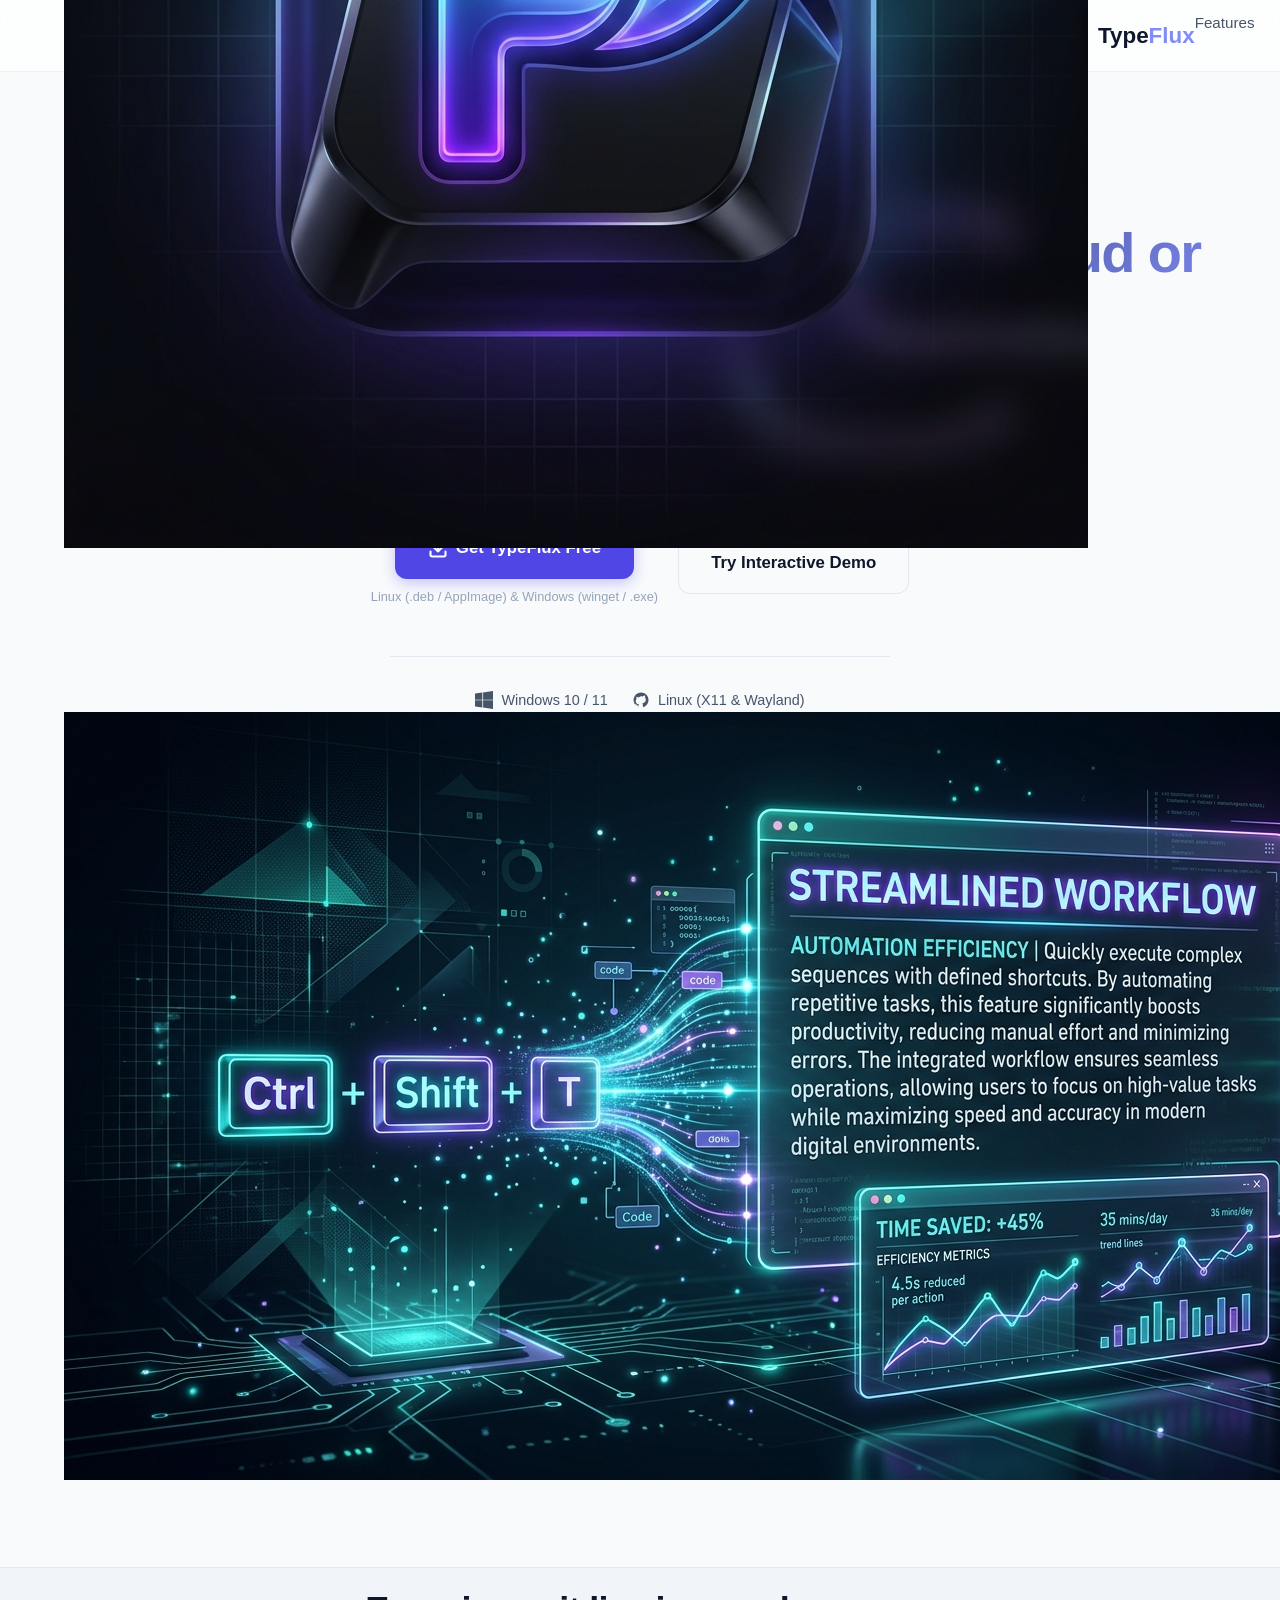
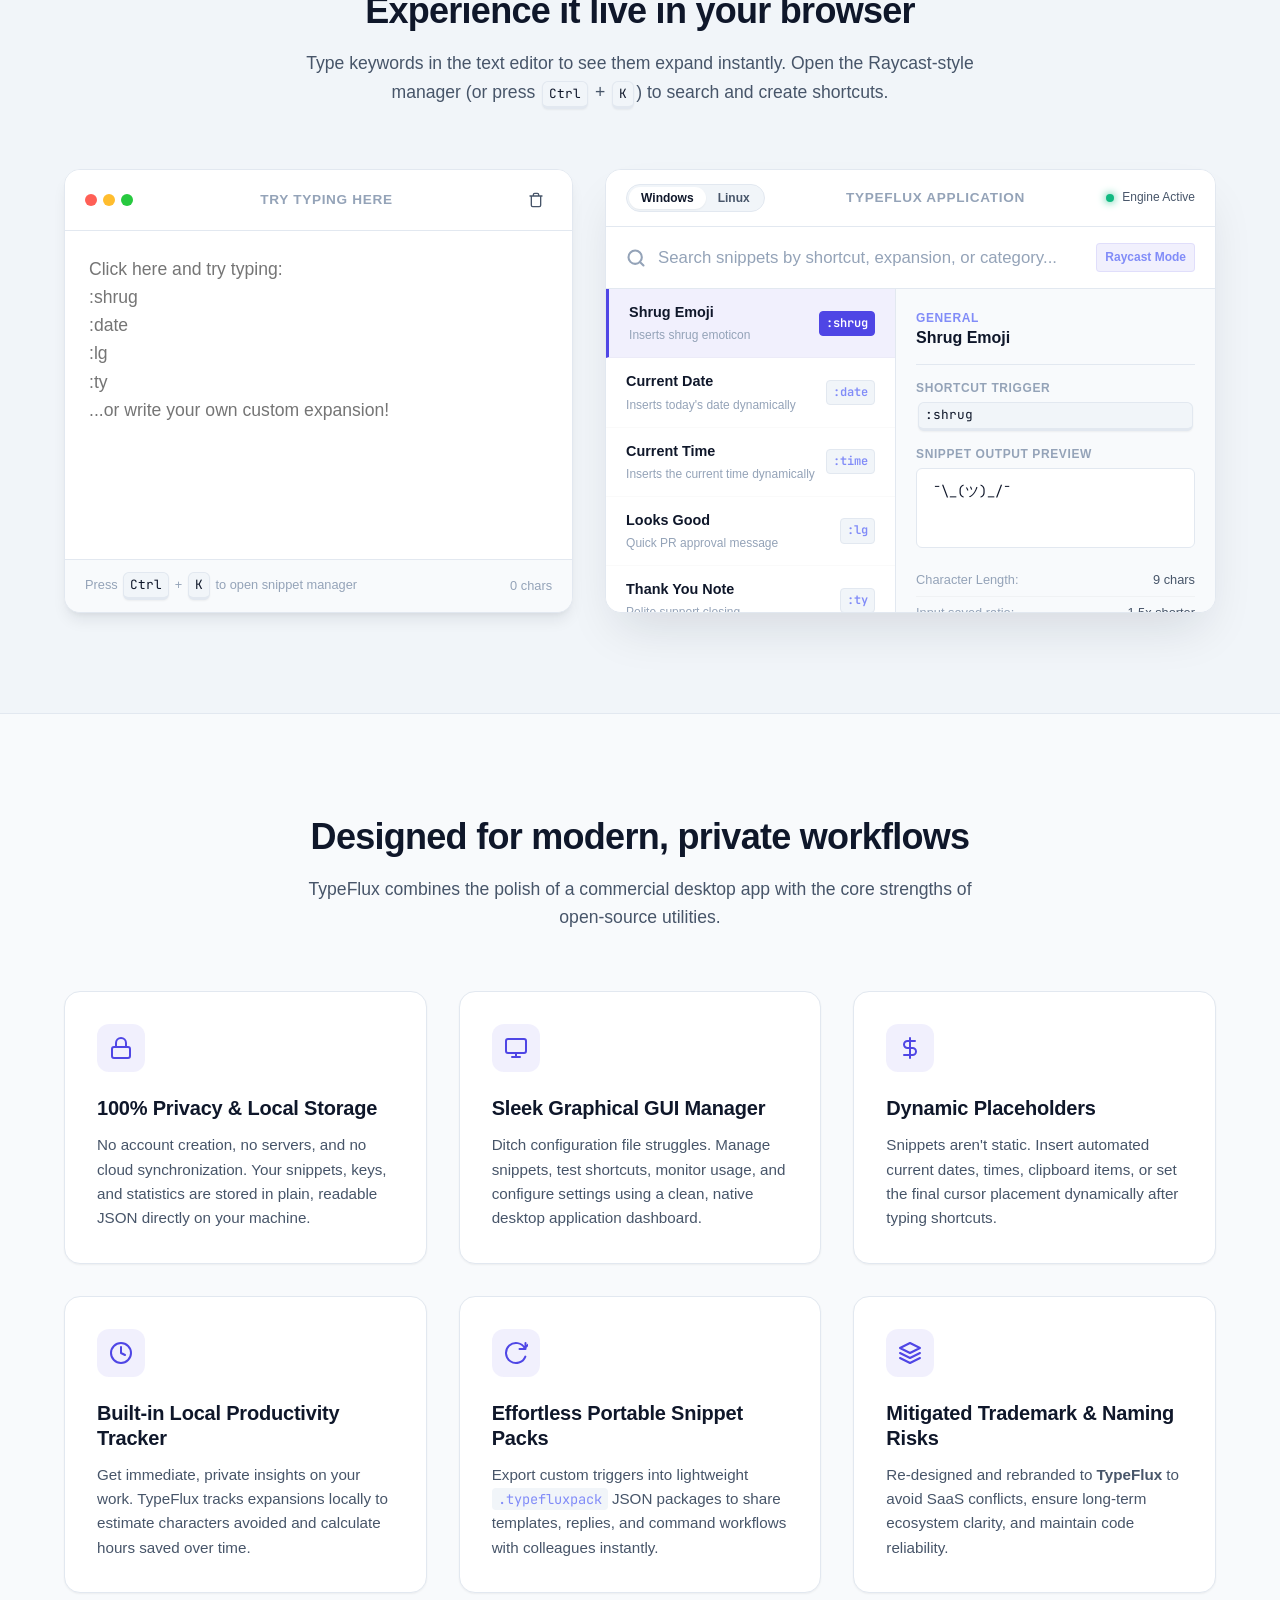
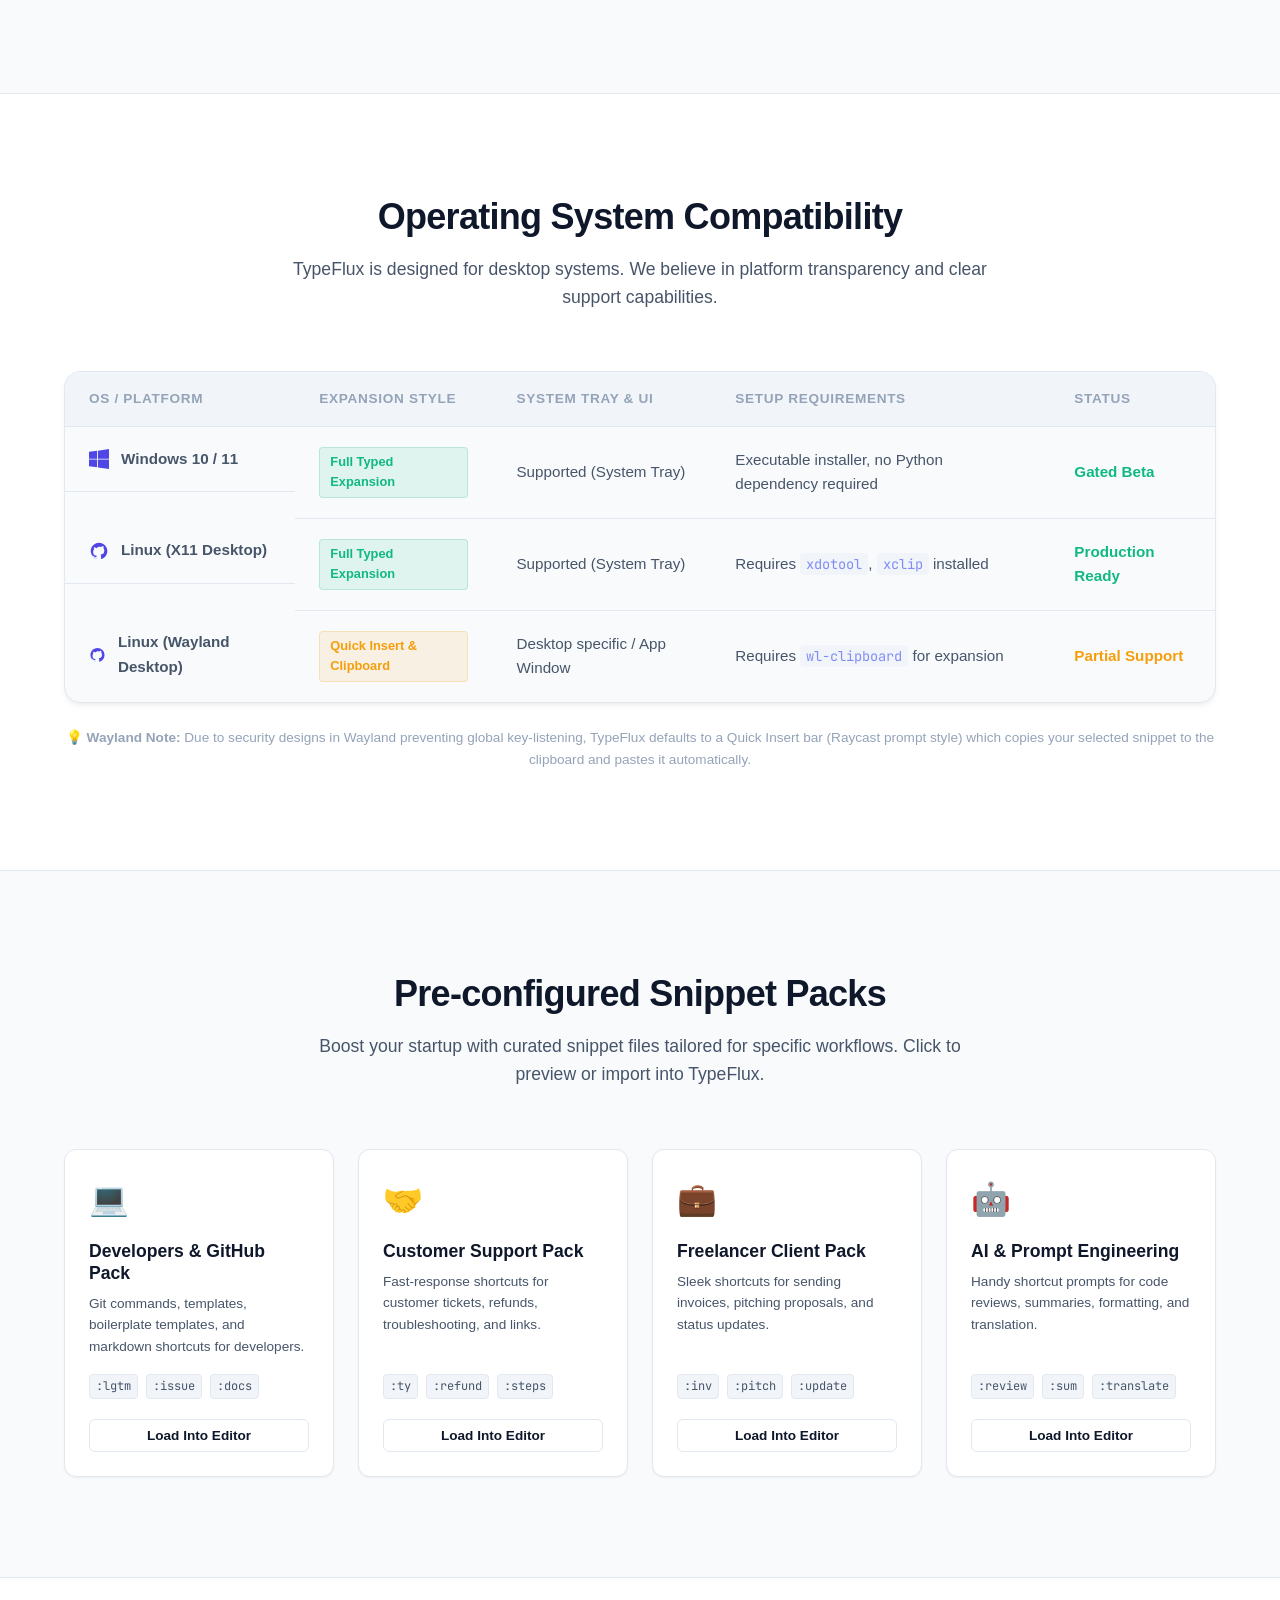
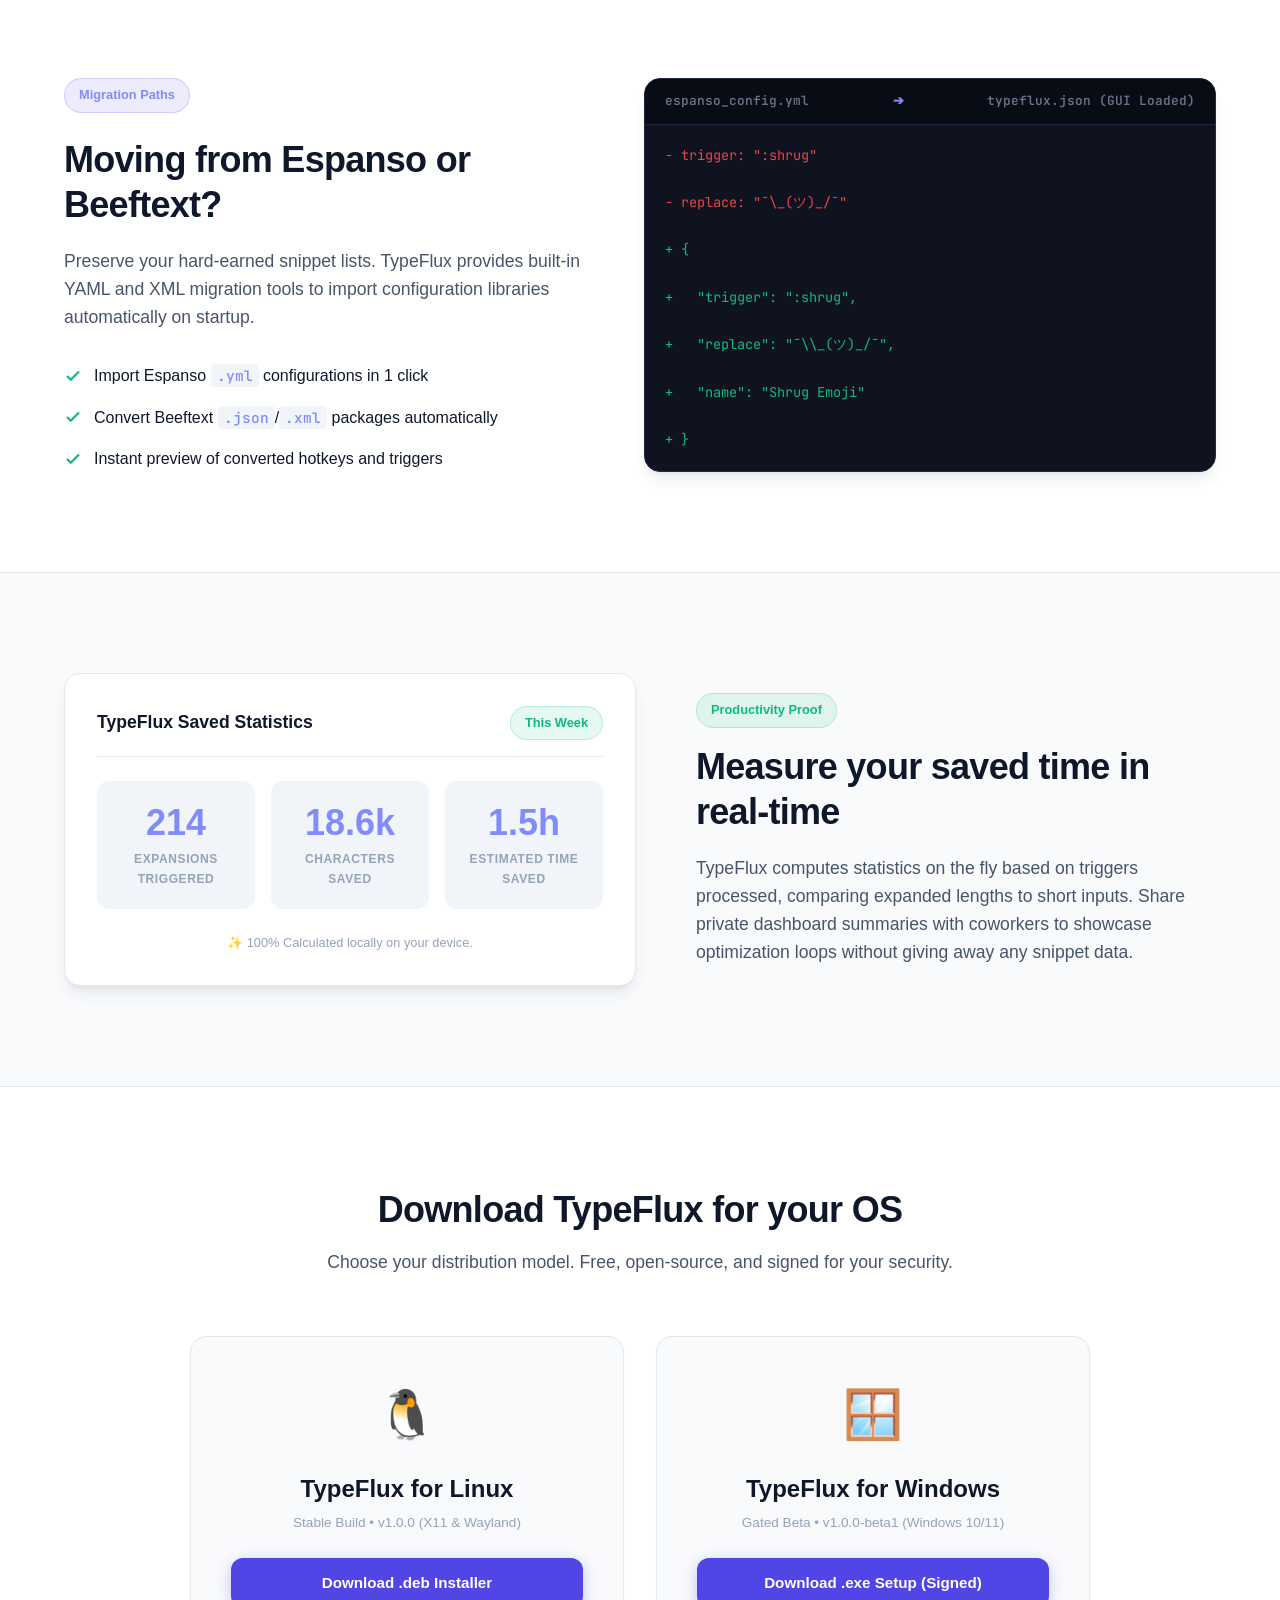
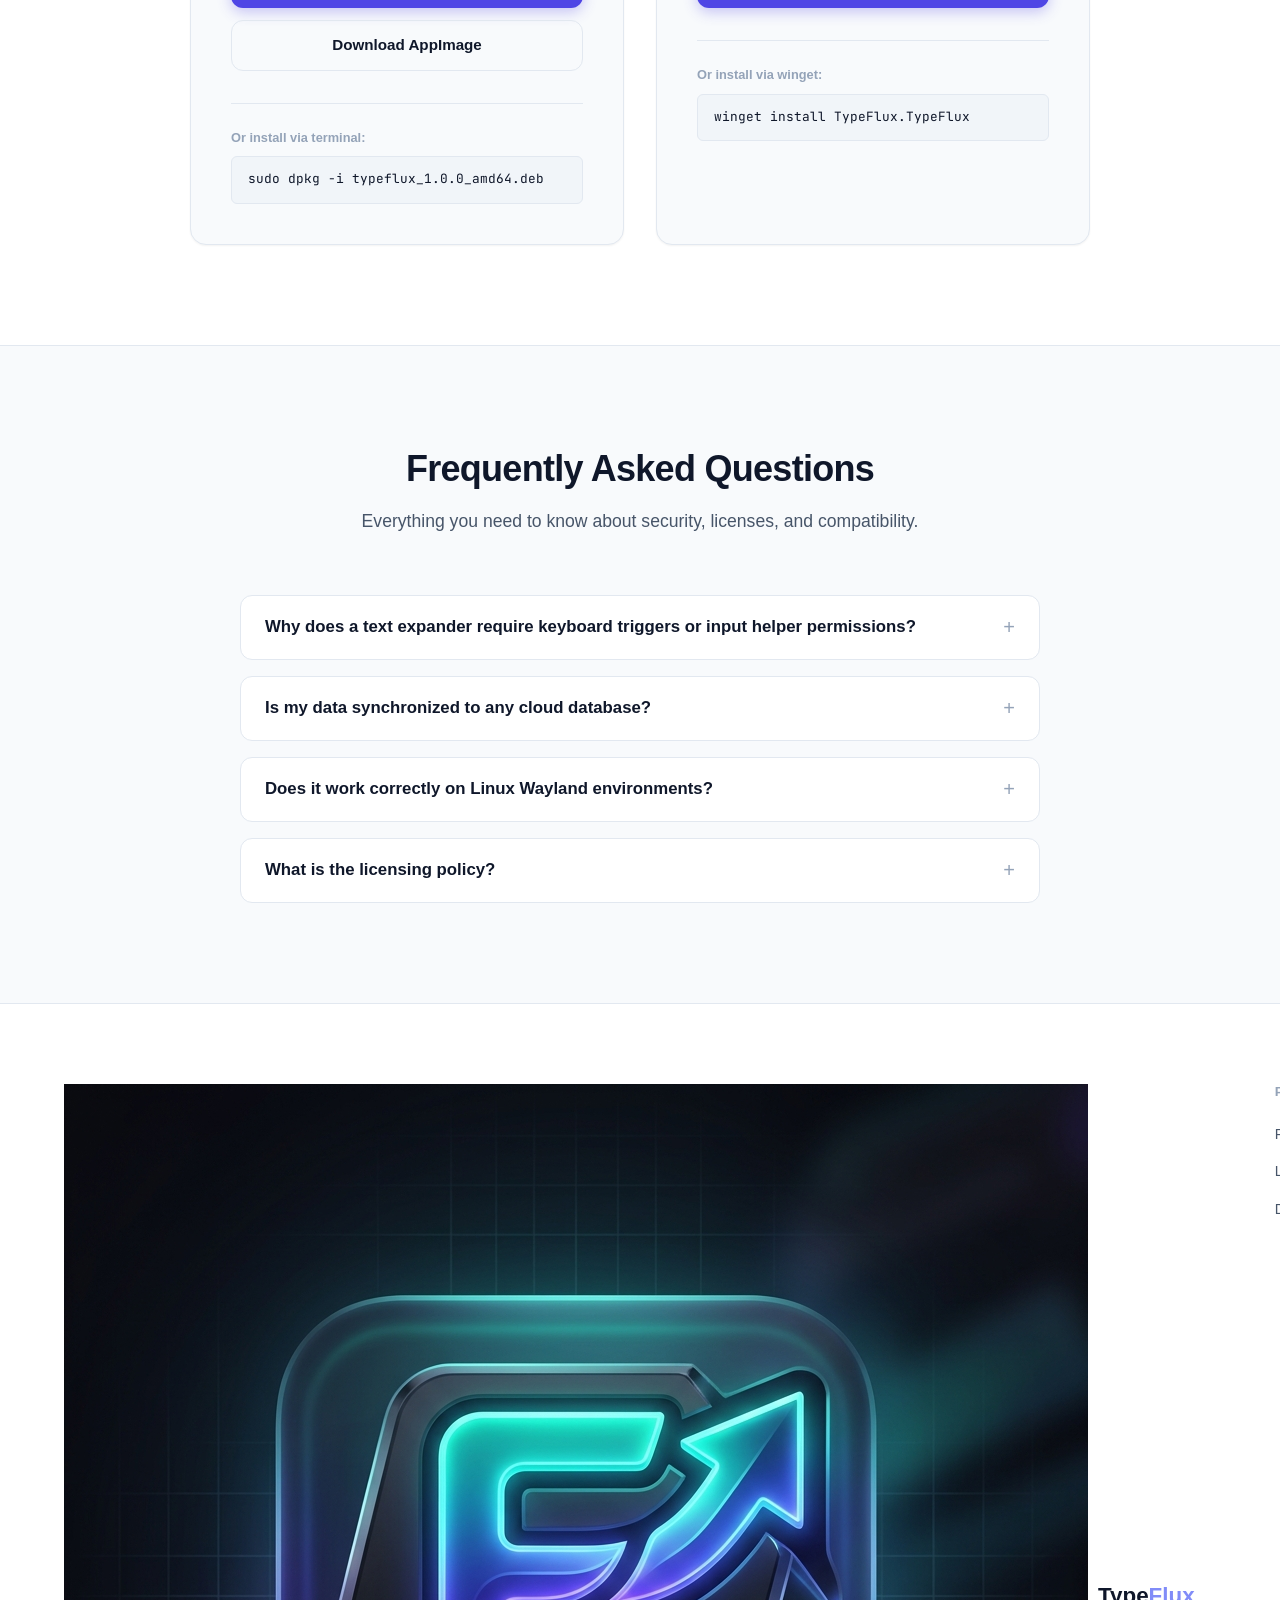
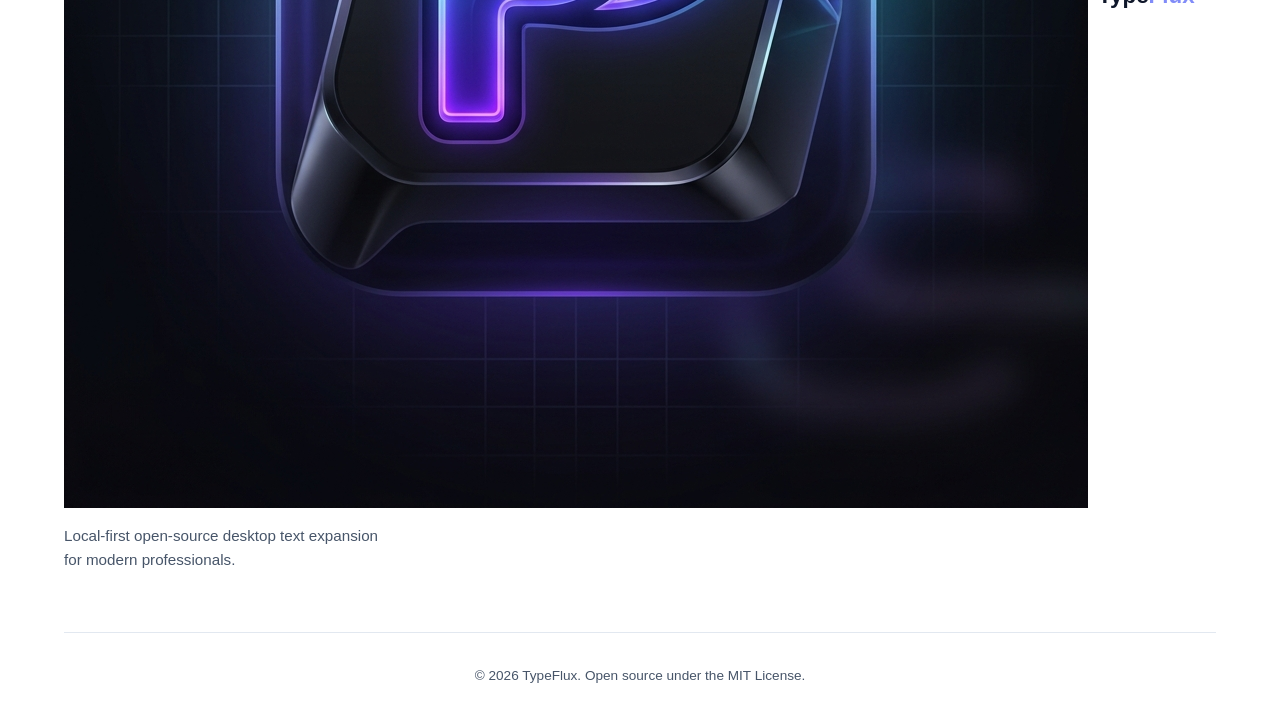
==== typeflux-website/index.html @ 619a25f9 "Add Windows build and native runtime support" ====
<!DOCTYPE html>
<html lang="en">
<head>
  <meta charset="UTF-8">
  <meta name="viewport" content="width=device-width, initial-scale=1.0">
  <title>TypeFlux — Open Source Desktop Text Expander for Windows & Linux</title>
  <meta name="description" content="TypeFlux is a local-first, open-source desktop text expander with a graphical user interface. Speed up your typing on Linux (X11/Wayland) and Windows with zero configuration files, zero accounts, and zero cloud dependencies.">
  
  <!-- Favicon -->
  <link rel="icon" type="image/svg+xml" href="data:image/svg+xml,<svg xmlns=%22http://www.w3.org/2000/svg%22 viewBox=%220 0 100 100%22><rect width=%22100%22 height=%22100%22 rx=%2220%22 fill=%22%234f46e5%22/><text y=%2270%22 x=%2222%22 font-family=%22system-ui%22 font-size=%2260%22 font-weight=%22bold%22 fill=%22white%22>TF</text></svg>">
  
  <!-- Fonts -->
  <link rel="preconnect" href="https://fonts.googleapis.com">
  <link rel="preconnect" href="https://fonts.gstatic.com" crossorigin>
  <link href="https://fonts.googleapis.com/css2?family=JetBrains+Mono:wght@400;500;600&family=Plus+Jakarta+Sans:wght@300;400;500;600;700;800&family=Space+Grotesk:wght@400;500;600;700;800&display=swap" rel="stylesheet">
  
  <!-- Dark mode prevention of FOUC -->
  <meta name="color-scheme" content="light dark">
  <script>
    {
      const savedTheme = localStorage.getItem("color-scheme");
      if (savedTheme) {
        document.documentElement.setAttribute("data-theme", savedTheme);
      } else if (window.matchMedia("(prefers-color-scheme: dark)").matches) {
        document.documentElement.setAttribute("data-theme", "dark");
      } else {
        document.documentElement.setAttribute("data-theme", "light");
      }
    }
  </script>

  <!-- Stylesheet -->
  <link rel="stylesheet" href="style.css">
</head>
<body>
  <!-- Header -->
  <header id="site-header">
    <div class="header-container">
      <a href="#" class="logo">
        <img src="assets/logo.jpg" alt="TypeFlux logo" class="logo-img">
        <span class="logo-text">Type<span>Flux</span></span>
      </a>
      
      <nav id="site-nav" aria-label="Main Navigation">
        <ul>
          <li><a href="#features">Features</a></li>
          <li><a href="#demo">Live Demo</a></li>
          <li><a href="#compatibility">OS Support</a></li>
          <li><a href="#packs">Snippet Packs</a></li>
          <li><a href="#migration">Migration</a></li>
          <li><a href="#faq">FAQ</a></li>
        </ul>
      </nav>

      <div class="header-actions">
        <!-- Theme Toggle -->
        <button id="theme-toggle" class="theme-toggle-btn" aria-label="Toggle light/dark theme">
          <svg class="sun-icon" xmlns="http://www.w3.org/2000/svg" viewBox="0 0 24 24" fill="none" stroke="currentColor" stroke-width="2" stroke-linecap="round" stroke-linejoin="round">
            <circle cx="12" cy="12" r="4"></circle>
            <path d="M12 2v2M12 20v2M4.93 4.93l1.41 1.41M17.66 17.66l1.41 1.41M2 12h2M20 12h2M6.34 17.66l-1.41 1.41M19.07 4.93l-1.41 1.41"></path>
          </svg>
          <svg class="moon-icon" xmlns="http://www.w3.org/2000/svg" viewBox="0 0 24 24" fill="none" stroke="currentColor" stroke-width="2" stroke-linecap="round" stroke-linejoin="round">
            <path d="M12 3a6 6 0 0 0 9 9 9 9 0 1 1-9-9Z"></path>
          </svg>
        </button>
        
        <a href="https://github.com/swarajnandedkar/TypeFlow" class="btn btn-outline github-btn" target="_blank" rel="noopener">
          <svg class="github-icon" viewBox="0 0 24 24" fill="currentColor">
            <path d="M12 2C6.477 2 2 6.477 2 12c0 4.42 2.865 8.166 6.839 9.489.5.092.682-.217.682-.482 0-.237-.008-.866-.013-1.7-2.782.603-3.369-1.34-3.369-1.34-.454-1.156-1.11-1.462-1.11-1.462-.908-.62.069-.608.069-.608 1.003.07 1.531 1.03 1.531 1.03.892 1.529 2.341 1.087 2.91.832.092-.647.35-1.088.636-1.338-2.22-.253-4.555-1.11-4.555-4.943 0-1.091.39-1.984 1.029-2.683-.103-.253-.446-1.27.098-2.647 0 0 .84-.269 2.75 1.025A9.564 9.564 0 0112 6.844c.85.004 1.705.115 2.504.337 1.909-1.294 2.747-1.025 2.747-1.025.546 1.377.203 2.394.1 2.647.64.699 1.028 1.592 1.028 2.683 0 3.842-2.339 4.687-4.566 4.935.359.309.678.919.678 1.852 0 1.336-.012 2.415-.012 2.743 0 .267.18.579.688.481C19.137 20.162 22 16.418 22 12c0-5.523-4.477-10-10-10z"/>
          </svg>
          <span>Star</span>
        </a>
      </div>
    </div>
  </header>

  <!-- Hero Section -->
  <section id="hero" class="hero-section">
    <div class="glow-bg"></div>
    <div class="container">
      <div class="hero-grid-container">
        <div class="hero-text-side">
          <span class="badge">🚀 Introducing TypeFlux — V1.0.0</span>
          <h1 class="hero-title">Desktop text expansion, without the cloud or config files.</h1>
          <p class="hero-lead">
            An open-source, local-first text expander with a graphical snippet manager. Works system-wide across Windows and Linux. Boost your productivity with zero subscription fees, zero accounts, and full privacy.
          </p>
          
          <div class="hero-ctas">
            <div class="download-group">
              <a href="#downloads" class="btn btn-primary btn-large">
                <svg xmlns="http://www.w3.org/2000/svg" viewBox="0 0 24 24" fill="none" stroke="currentColor" stroke-width="2.5" stroke-linecap="round" stroke-linejoin="round" class="btn-icon">
                  <path d="M21 15v4a2 2 0 0 1-2 2H5a2 2 0 0 1-2-2v-4M7 10l5 5 5-5M12 15V3"/>
                </svg>
                <span>Get TypeFlux Free</span>
              </a>
              <span class="download-sub">Linux (.deb / AppImage) & Windows (winget / .exe)</span>
            </div>
            <a href="#demo" class="btn btn-outline btn-large">
              <span>Try Interactive Demo</span>
            </a>
          </div>

          <div class="os-icons">
            <span class="os-item active-os" id="os-badge-windows">
              <svg class="os-icon" viewBox="0 0 24 24" fill="currentColor">
                <path d="M0 3.449L9.75 2.1v9.45H0V3.449zM0 12.45h9.75v9.45L0 20.551v-8.102zM10.8 1.95L24 0v11.55H10.8V1.95zM10.8 12.45H24v11.55l-13.2-1.95v-9.6z"/>
              </svg>
              Windows 10 / 11
            </span>
            <span class="os-item active-os" id="os-badge-linux">
              <svg class="os-icon" viewBox="0 0 24 24" fill="currentColor">
                <path d="M12 2a10 10 0 0 0-3.327 19.435c.162.03.222-.07.222-.156 0-.077-.003-.28-.005-.55-2.782.603-3.369-1.34-3.369-1.34-.454-1.156-1.11-1.462-1.11-1.462-.908-.62.069-.608.069-.608 1.003.07 1.531 1.03 1.531 1.03.892 1.529 2.341 1.087 2.91.832.092-.647.35-1.088.636-1.338-2.22-.253-4.555-1.11-4.555-4.943 0-1.091.39-1.984 1.029-2.683-.103-.253-.446-1.27.098-2.647 0 0 .84-.269 2.75 1.025A9.564 9.564 0 0112 6.844c.85.004 1.705.115 2.504.337 1.909-1.294 2.747-1.025 2.747-1.025.546 1.377.203 2.394.1 2.647.64.699 1.028 1.592 1.028 2.683 0 3.842-2.339 4.687-4.566 4.935.359.309.678.919.678 1.852 0 1.336-.012 2.415-.012 2.743 0 .267.18.579.688.481C19.137 20.162 22 16.418 22 12c0-5.523-4.477-10-10-10z"/>
              </svg>
              Linux (X11 & Wayland)
            </span>
          </div>
        </div>
        <div class="hero-visual-side">
          <div class="hero-image-wrapper">
            <img src="assets/hero.jpg" alt="TypeFlux workflow visual" class="hero-image">
            <div class="hero-image-glow"></div>
          </div>
        </div>
      </div>
    </div>
  </section>

  <!-- Interactive Demo / Raycast Launcher Simulator Section -->
  <section id="demo" class="demo-section">
    <div class="container">
      <div class="section-header">
        <h2>Experience it live in your browser</h2>
        <p>Type keywords in the text editor to see them expand instantly. Open the Raycast-style manager (or press <kbd>Ctrl</kbd> + <kbd>K</kbd>) to search and create shortcuts.</p>
      </div>

      <div class="demo-grid">
        <!-- Interactive Text Sandbox -->
        <div class="demo-panel sandbox-panel">
          <div class="panel-header">
            <div class="window-dots">
              <span class="dot red"></span>
              <span class="dot yellow"></span>
              <span class="dot green"></span>
            </div>
            <span class="panel-title">Try Typing Here</span>
            <div class="panel-actions">
              <button id="clear-sandbox" class="btn-icon-only" title="Clear text">
                <svg xmlns="http://www.w3.org/2000/svg" viewBox="0 0 24 24" fill="none" stroke="currentColor" stroke-width="2" stroke-linecap="round" stroke-linejoin="round" style="width: 16px; height: 16px;"><path d="M3 6h18M19 6v14c0 1-1 2-2 2H7c-1 0-2-1-2-2V6M8 6V4c0-1 1-2 2-2h4c1 0 2 1 2 2v2"></path></svg>
              </button>
            </div>
          </div>
          <div class="panel-body">
            <textarea id="demo-textarea" placeholder="Click here and try typing:
:shrug
:date
:lg
:ty
...or write your own custom expansion!"></textarea>
            
            <div class="editor-footer">
              <span class="shortcut-tip">Press <kbd>Ctrl</kbd> + <kbd>K</kbd> to open snippet manager</span>
              <span class="char-count" id="editor-char-count">0 chars</span>
            </div>
          </div>
        </div>

        <!-- Simulated Raycast Desktop App Manager -->
        <div class="demo-panel app-panel" id="app-window">
          <div class="panel-header">
            <div class="window-os-controls">
              <!-- Dynamically switches based on platform selector -->
              <div class="os-selector-pill">
                <button class="os-toggle active" data-platform="windows">Windows</button>
                <button class="os-toggle" data-platform="linux">Linux</button>
              </div>
            </div>
            <span class="panel-title">TypeFlux Application</span>
            <div class="os-indicators-header">
              <span class="status-dot green"></span>
              <span class="status-txt">Engine Active</span>
            </div>
          </div>
          
          <div class="app-container">
            <!-- Raycast Command Bar -->
            <div class="raycast-search-bar">
              <svg class="search-icon" xmlns="http://www.w3.org/2000/svg" viewBox="0 0 24 24" fill="none" stroke="currentColor" stroke-width="2.5" stroke-linecap="round" stroke-linejoin="round">
                <circle cx="11" cy="11" r="8"></circle>
                <path d="m21 21-4.3-4.3"></path>
              </svg>
              <input type="text" id="raycast-input" placeholder="Search snippets by shortcut, expansion, or category..." autocomplete="off">
              <span class="raycast-badge">Raycast Mode</span>
            </div>

            <div class="app-main-view">
              <!-- Snippet List -->
              <div class="snippet-list-column">
                <div class="snippet-list-scroll" id="snippet-list-items">
                  <!-- JS injected items -->
                </div>
                <div class="list-footer">
                  <span>Use <kbd>↑</kbd><kbd>↓</kbd> keys to navigate</span>
                  <span><kbd>Enter</kbd> to select</span>
                </div>
              </div>

              <!-- Detail Pane / Raycast Sidebar -->
              <div class="snippet-detail-pane" id="snippet-detail">
                <!-- JS injected details -->
              </div>
            </div>
          </div>
        </div>
      </div>
      
      <!-- Live Feedback Notification Toast -->
      <div id="demo-toast" class="toast hidden">
        <svg xmlns="http://www.w3.org/2000/svg" viewBox="0 0 24 24" fill="none" stroke="currentColor" stroke-width="2.5" class="toast-icon">
          <path d="M22 11.08V12a10 10 0 1 1-5.93-9.14"></path>
          <path d="m22 4-10 10.01-3-30"></path>
        </svg>
        <span id="toast-message">Expanded :date!</span>
      </div>
    </div>
  </section>

  <!-- Core Pillars / Features Section -->
  <section id="features" class="features-section">
    <div class="container">
      <div class="section-header">
        <h2>Designed for modern, private workflows</h2>
        <p>TypeFlux combines the polish of a commercial desktop app with the core strengths of open-source utilities.</p>
      </div>

      <div class="features-grid">
        <div class="feature-card">
          <div class="feature-icon-wrapper">
            <svg xmlns="http://www.w3.org/2000/svg" viewBox="0 0 24 24" fill="none" stroke="currentColor" stroke-width="2" stroke-linecap="round" stroke-linejoin="round" class="feature-icon">
              <rect x="3" y="11" width="18" height="11" rx="2" ry="2"></rect>
              <path d="M7 11V7a5 5 0 0 1 10 0v4"></path>
            </svg>
          </div>
          <h3>100% Privacy & Local Storage</h3>
          <p>No account creation, no servers, and no cloud synchronization. Your snippets, keys, and statistics are stored in plain, readable JSON directly on your machine.</p>
        </div>

        <div class="feature-card">
          <div class="feature-icon-wrapper">
            <svg xmlns="http://www.w3.org/2000/svg" viewBox="0 0 24 24" fill="none" stroke="currentColor" stroke-width="2" stroke-linecap="round" stroke-linejoin="round" class="feature-icon">
              <rect x="2" y="3" width="20" height="14" rx="2" ry="2"></rect>
              <line x1="8" y1="21" x2="16" y2="21"></line>
              <line x1="12" y1="17" x2="12" y2="21"></line>
            </svg>
          </div>
          <h3>Sleek Graphical GUI Manager</h3>
          <p>Ditch configuration file struggles. Manage snippets, test shortcuts, monitor usage, and configure settings using a clean, native desktop application dashboard.</p>
        </div>

        <div class="feature-card">
          <div class="feature-icon-wrapper">
            <svg xmlns="http://www.w3.org/2000/svg" viewBox="0 0 24 24" fill="none" stroke="currentColor" stroke-width="2" stroke-linecap="round" stroke-linejoin="round" class="feature-icon">
              <path d="M12 2v20M17 5H9.5a3.5 3.5 0 0 0 0 7h5a3.5 3.5 0 0 1 0 7H6"></path>
            </svg>
          </div>
          <h3>Dynamic Placeholders</h3>
          <p>Snippets aren't static. Insert automated current dates, times, clipboard items, or set the final cursor placement dynamically after typing shortcuts.</p>
        </div>

        <div class="feature-card">
          <div class="feature-icon-wrapper">
            <svg xmlns="http://www.w3.org/2000/svg" viewBox="0 0 24 24" fill="none" stroke="currentColor" stroke-width="2" stroke-linecap="round" stroke-linejoin="round" class="feature-icon">
              <circle cx="12" cy="12" r="10"></circle>
              <polyline points="12 6 12 12 16 14"></polyline>
            </svg>
          </div>
          <h3>Built-in Local Productivity Tracker</h3>
          <p>Get immediate, private insights on your work. TypeFlux tracks expansions locally to estimate characters avoided and calculate hours saved over time.</p>
        </div>

        <div class="feature-card">
          <div class="feature-icon-wrapper">
            <svg xmlns="http://www.w3.org/2000/svg" viewBox="0 0 24 24" fill="none" stroke="currentColor" stroke-width="2" stroke-linecap="round" stroke-linejoin="round" class="feature-icon">
              <path d="M21.5 2v6h-6M21.34 15.57a10 10 0 1 1-.57-8.38l5.67-5.67"></path>
            </svg>
          </div>
          <h3>Effortless Portable Snippet Packs</h3>
          <p>Export custom triggers into lightweight <code>.typefluxpack</code> JSON packages to share templates, replies, and command workflows with colleagues instantly.</p>
        </div>

        <div class="feature-card">
          <div class="feature-icon-wrapper">
            <svg xmlns="http://www.w3.org/2000/svg" viewBox="0 0 24 24" fill="none" stroke="currentColor" stroke-width="2" stroke-linecap="round" stroke-linejoin="round" class="feature-icon">
              <polygon points="12 2 2 7 12 12 22 7 12 2"></polygon>
              <polyline points="2 17 12 22 22 17"></polyline>
              <polyline points="2 12 12 17 22 12"></polyline>
            </svg>
          </div>
          <h3>Mitigated Trademark & Naming Risks</h3>
          <p>Re-designed and rebranded to <strong>TypeFlux</strong> to avoid SaaS conflicts, ensure long-term ecosystem clarity, and maintain code reliability.</p>
        </div>
      </div>
    </div>
  </section>

  <!-- OS Support & Platform Compatibility Matrix Section -->
  <section id="compatibility" class="compatibility-section">
    <div class="container">
      <div class="section-header">
        <h2>Operating System Compatibility</h2>
        <p>TypeFlux is designed for desktop systems. We believe in platform transparency and clear support capabilities.</p>
      </div>

      <div class="table-wrapper">
        <table class="compatibility-table">
          <thead>
            <tr>
              <th>OS / Platform</th>
              <th>Expansion Style</th>
              <th>System Tray & UI</th>
              <th>Setup Requirements</th>
              <th>Status</th>
            </tr>
          </thead>
          <tbody>
            <tr>
              <td class="platform-name">
                <svg viewBox="0 0 24 24" fill="currentColor" class="table-os-icon"><path d="M0 3.449L9.75 2.1v9.45H0V3.449zM0 12.45h9.75v9.45L0 20.551v-8.102zM10.8 1.95L24 0v11.55H10.8V1.95zM10.8 12.45H24v11.55l-13.2-1.95v-9.6z"/></svg>
                <span>Windows 10 / 11</span>
              </td>
              <td><span class="status-badge full">Full Typed Expansion</span></td>
              <td>Supported (System Tray)</td>
              <td>Executable installer, no Python dependency required</td>
              <td class="status-col active">Gated Beta</td>
            </tr>
            <tr>
              <td class="platform-name">
                <svg viewBox="0 0 24 24" fill="currentColor" class="table-os-icon"><path d="M12 2a10 10 0 0 0-3.327 19.435c.162.03.222-.07.222-.156 0-.077-.003-.28-.005-.55-2.782.603-3.369-1.34-3.369-1.34-.454-1.156-1.11-1.462-1.11-1.462-.908-.62.069-.608.069-.608 1.003.07 1.531 1.03 1.531 1.03.892 1.529 2.341 1.087 2.91.832.092-.647.35-1.088.636-1.338-2.22-.253-4.555-1.11-4.555-4.943 0-1.091.39-1.984 1.029-2.683-.103-.253-.446-1.27.098-2.647 0 0 .84-.269 2.75 1.025A9.564 9.564 0 0112 6.844c.85.004 1.705.115 2.504.337 1.909-1.294 2.747-1.025 2.747-1.025.546 1.377.203 2.394.1 2.647.64.699 1.028 1.592 1.028 2.683 0 3.842-2.339 4.687-4.566 4.935.359.309.678.919.678 1.852 0 1.336-.012 2.415-.012 2.743 0 .267.18.579.688.481C19.137 20.162 22 16.418 22 12c0-5.523-4.477-10-10-10z"/></svg>
                <span>Linux (X11 Desktop)</span>
              </td>
              <td><span class="status-badge full">Full Typed Expansion</span></td>
              <td>Supported (System Tray)</td>
              <td>Requires <code>xdotool</code>, <code>xclip</code> installed</td>
              <td class="status-col active">Production Ready</td>
            </tr>
            <tr>
              <td class="platform-name">
                <svg viewBox="0 0 24 24" fill="currentColor" class="table-os-icon"><path d="M12 2a10 10 0 0 0-3.327 19.435c.162.03.222-.07.222-.156 0-.077-.003-.28-.005-.55-2.782.603-3.369-1.34-3.369-1.34-.454-1.156-1.11-1.462-1.11-1.462-.908-.62.069-.608.069-.608 1.003.07 1.531 1.03 1.531 1.03.892 1.529 2.341 1.087 2.91.832.092-.647.35-1.088.636-1.338-2.22-.253-4.555-1.11-4.555-4.943 0-1.091.39-1.984 1.029-2.683-.103-.253-.446-1.27.098-2.647 0 0 .84-.269 2.75 1.025A9.564 9.564 0 0112 6.844c.85.004 1.705.115 2.504.337 1.909-1.294 2.747-1.025 2.747-1.025.546 1.377.203 2.394.1 2.647.64.699 1.028 1.592 1.028 2.683 0 3.842-2.339 4.687-4.566 4.935.359.309.678.919.678 1.852 0 1.336-.012 2.415-.012 2.743 0 .267.18.579.688.481C19.137 20.162 22 16.418 22 12c0-5.523-4.477-10-10-10z"/></svg>
                <span>Linux (Wayland Desktop)</span>
              </td>
              <td><span class="status-badge fallback">Quick Insert &amp; Clipboard</span></td>
              <td>Desktop specific / App Window</td>
              <td>Requires <code>wl-clipboard</code> for expansion</td>
              <td class="status-col warning">Partial Support</td>
            </tr>
          </tbody>
        </table>
      </div>
      <p class="matrix-footnote">
        💡 <strong>Wayland Note:</strong> Due to security designs in Wayland preventing global key-listening, TypeFlux defaults to a Quick Insert bar (Raycast prompt style) which copies your selected snippet to the clipboard and pastes it automatically.
      </p>
    </div>
  </section>

  <!-- Snippet Packs Section -->
  <section id="packs" class="packs-section">
    <div class="container">
      <div class="section-header">
        <h2>Pre-configured Snippet Packs</h2>
        <p>Boost your startup with curated snippet files tailored for specific workflows. Click to preview or import into TypeFlux.</p>
      </div>

      <div class="packs-slider-container">
        <!-- Pack cards -->
        <div class="packs-grid">
          <div class="pack-card" data-pack="dev">
            <div class="pack-icon">💻</div>
            <h4>Developers &amp; GitHub Pack</h4>
            <p>Git commands, templates, boilerplate templates, and markdown shortcuts for developers.</p>
            <div class="pack-tags">
              <span>:lgtm</span> <span>:issue</span> <span>:docs</span>
            </div>
            <button class="btn btn-outline btn-small view-pack-btn" data-pack="dev">Load Into Editor</button>
          </div>

          <div class="pack-card" data-pack="support">
            <div class="pack-icon">🤝</div>
            <h4>Customer Support Pack</h4>
            <p>Fast-response shortcuts for customer tickets, refunds, troubleshooting, and links.</p>
            <div class="pack-tags">
              <span>:ty</span> <span>:refund</span> <span>:steps</span>
            </div>
            <button class="btn btn-outline btn-small view-pack-btn" data-pack="support">Load Into Editor</button>
          </div>

          <div class="pack-card" data-pack="freelance">
            <div class="pack-icon">💼</div>
            <h4>Freelancer Client Pack</h4>
            <p>Sleek shortcuts for sending invoices, pitching proposals, and status updates.</p>
            <div class="pack-tags">
              <span>:inv</span> <span>:pitch</span> <span>:update</span>
            </div>
            <button class="btn btn-outline btn-small view-pack-btn" data-pack="freelance">Load Into Editor</button>
          </div>

          <div class="pack-card" data-pack="ai">
            <div class="pack-icon">🤖</div>
            <h4>AI &amp; Prompt Engineering</h4>
            <p>Handy shortcut prompts for code reviews, summaries, formatting, and translation.</p>
            <div class="pack-tags">
              <span>:review</span> <span>:sum</span> <span>:translate</span>
            </div>
            <button class="btn btn-outline btn-small view-pack-btn" data-pack="ai">Load Into Editor</button>
          </div>
        </div>
      </div>
    </div>
  </section>

  <!-- Migration Section -->
  <section id="migration" class="migration-section">
    <div class="container">
      <div class="migration-layout">
        <div class="migration-content">
          <span class="badge badge-accent">Migration Paths</span>
          <h2>Moving from Espanso or Beeftext?</h2>
          <p>Preserve your hard-earned snippet lists. TypeFlux provides built-in YAML and XML migration tools to import configuration libraries automatically on startup.</p>
          <div class="migration-features">
            <div class="mig-item">
              <svg class="check-icon" viewBox="0 0 24 24" fill="none" stroke="currentColor" stroke-width="3"><polyline points="20 6 9 17 4 12"/></svg>
              <span>Import Espanso <code>.yml</code> configurations in 1 click</span>
            </div>
            <div class="mig-item">
              <svg class="check-icon" viewBox="0 0 24 24" fill="none" stroke="currentColor" stroke-width="3"><polyline points="20 6 9 17 4 12"/></svg>
              <span>Convert Beeftext <code>.json</code>/<code>.xml</code> packages automatically</span>
            </div>
            <div class="mig-item">
              <svg class="check-icon" viewBox="0 0 24 24" fill="none" stroke="currentColor" stroke-width="3"><polyline points="20 6 9 17 4 12"/></svg>
              <span>Instant preview of converted hotkeys and triggers</span>
            </div>
          </div>
        </div>
        
        <div class="migration-visual">
          <div class="code-compare-card">
            <div class="card-header-bar">
              <span>espanso_config.yml</span>
              <span class="arrow-indicator">➔</span>
              <span>typeflux.json (GUI Loaded)</span>
            </div>
            <pre class="code-block"><code><span class="diff-minus">- trigger: ":shrug"</span>
<span class="diff-minus">- replace: "¯\_(ツ)_/¯"</span>
<span class="diff-plus">+ {</span>
<span class="diff-plus">+   "trigger": ":shrug",</span>
<span class="diff-plus">+   "replace": "¯\\_(ツ)_/¯",</span>
<span class="diff-plus">+   "name": "Shrug Emoji"</span>
<span class="diff-plus">+ }</span></code></pre>
          </div>
        </div>
      </div>
    </div>
  </section>

  <!-- Local Productivity Proof Section -->
  <section class="stats-section">
    <div class="container">
      <div class="stats-layout">
        <div class="stats-card">
          <div class="stats-header">
            <h4>TypeFlux Saved Statistics</h4>
            <span class="badge green">This Week</span>
          </div>
          <div class="stats-grid">
            <div class="stat-number-box">
              <div class="number">214</div>
              <div class="label">Expansions Triggered</div>
            </div>
            <div class="stat-number-box">
              <div class="number">18.6k</div>
              <div class="label">Characters Saved</div>
            </div>
            <div class="stat-number-box">
              <div class="number">1.5h</div>
              <div class="label">Estimated Time Saved</div>
            </div>
          </div>
          <div class="stats-footer">
            <span>✨ 100% Calculated locally on your device.</span>
          </div>
        </div>

        <div class="stats-text">
          <span class="badge badge-success">Productivity Proof</span>
          <h2>Measure your saved time in real-time</h2>
          <p>TypeFlux computes statistics on the fly based on triggers processed, comparing expanded lengths to short inputs. Share private dashboard summaries with coworkers to showcase optimization loops without giving away any snippet data.</p>
        </div>
      </div>
    </div>
  </section>

  <!-- Downloads Section -->
  <section id="downloads" class="downloads-section">
    <div class="container">
      <div class="section-header">
        <h2>Download TypeFlux for your OS</h2>
        <p>Choose your distribution model. Free, open-source, and signed for your security.</p>
      </div>

      <div class="download-cards">
        <!-- Linux Card -->
        <div class="download-card">
          <div class="card-icon">🐧</div>
          <h3>TypeFlux for Linux</h3>
          <p class="version-meta">Stable Build • v1.0.0 (X11 & Wayland)</p>
          <div class="package-links">
            <a href="https://github.com/swarajnandedkar/TypeFlow/releases/download/v1.0.0/typeflux_1.0.0_amd64.deb" class="btn btn-primary">
              Download .deb Installer
            </a>
            <a href="https://github.com/swarajnandedkar/TypeFlow/releases/download/v1.0.0/typeflux-1.0.0.AppImage" class="btn btn-outline">
              Download AppImage
            </a>
          </div>
          <div class="install-cli">
            <p>Or install via terminal:</p>
            <pre><code>sudo dpkg -i typeflux_1.0.0_amd64.deb</code></pre>
          </div>
        </div>

        <!-- Windows Card -->
        <div class="download-card">
          <div class="card-icon">🪟</div>
          <h3>TypeFlux for Windows</h3>
          <p class="version-meta">Gated Beta • v1.0.0-beta1 (Windows 10/11)</p>
          <div class="package-links">
            <a href="https://github.com/swarajnandedkar/TypeFlow/releases/download/v1.0.0-beta1/TypeFlux-Setup-1.0.0.exe" class="btn btn-primary">
              Download .exe Setup (Signed)
            </a>
          </div>
          <div class="install-cli">
            <p>Or install via winget:</p>
            <pre><code>winget install TypeFlux.TypeFlux</code></pre>
          </div>
        </div>
      </div>
    </div>
  </section>

  <!-- FAQ Section -->
  <section id="faq" class="faq-section">
    <div class="container">
      <div class="section-header">
        <h2>Frequently Asked Questions</h2>
        <p>Everything you need to know about security, licenses, and compatibility.</p>
      </div>

      <div class="faq-grid">
        <div class="faq-item" id="faq-1">
          <button class="faq-trigger" aria-expanded="false" aria-controls="faq-content-1">
            <h4>Why does a text expander require keyboard triggers or input helper permissions?</h4>
            <span class="faq-icon">+</span>
          </button>
          <div class="faq-content" id="faq-content-1" hidden>
            <p>To replace a shortcut (e.g. <code>:date</code>) system-wide, TypeFlux must listen for typed characters. When a registered trigger is matched, TypeFlux deletes the trigger inputs using keyboard event simulation and pastes or types the expanded content. It operates completely offline, and your keystrokes never leave your machine.</p>
          </div>
        </div>

        <div class="faq-item" id="faq-2">
          <button class="faq-trigger" aria-expanded="false" aria-controls="faq-content-2">
            <h4>Is my data synchronized to any cloud database?</h4>
            <span class="faq-icon">+</span>
          </button>
          <div class="faq-content" id="faq-content-2" hidden>
            <p>No. TypeFlux stores snippets, history, and preferences locally in plain-text JSON within your local system directory (e.g., <code>~/.config/typeflux/</code> on Linux or <code>AppData/Roaming/TypeFlux</code> on Windows). We do not run synchronization servers, nor do we require an account.</p>
          </div>
        </div>

        <div class="faq-item" id="faq-3">
          <button class="faq-trigger" aria-expanded="false" aria-controls="faq-content-3">
            <h4>Does it work correctly on Linux Wayland environments?</h4>
            <span class="faq-icon">+</span>
          </button>
          <div class="faq-content" id="faq-content-3" hidden>
            <p>Wayland restricts direct system-wide key monitoring for security reasons. Therefore, on Wayland sessions, TypeFlux uses a dedicated "Quick Insert" command bar (Raycast style). Pressing the hotkey opens a quick selection bar where you search, press Enter, and the snippet is immediately copied and inserted using the clipboard.</p>
          </div>
        </div>

        <div class="faq-item" id="faq-4">
          <button class="faq-trigger" aria-expanded="false" aria-controls="faq-content-4">
            <h4>What is the licensing policy?</h4>
            <span class="faq-icon">+</span>
          </button>
          <div class="faq-content" id="faq-content-4" hidden>
            <p>TypeFlux is licensed under the MIT License. The code is 100% open-source, and you are free to inspect, package, fork, or contribute adjustments directly on GitHub.</p>
          </div>
        </div>
      </div>
    </div>
  </section>

  <!-- Footer -->
  <footer class="site-footer">
    <div class="container">
      <div class="footer-layout">
        <div class="footer-brand">
          <div class="logo">
            <img src="assets/logo.jpg" alt="TypeFlux logo" class="logo-img">
            <span class="logo-text">Type<span>Flux</span></span>
          </div>
          <p>Local-first open-source desktop text expansion for modern professionals.</p>
        </div>
        <div class="footer-links">
          <div>
            <h5>Product</h5>
            <ul>
              <li><a href="#features">Features</a></li>
              <li><a href="#demo">Live Demo</a></li>
              <li><a href="#downloads">Downloads</a></li>
            </ul>
          </div>
          <div>
            <h5>Ecosystem</h5>
            <ul>
              <li><a href="#packs">Snippet Packs</a></li>
              <li><a href="#migration">Migration Guides</a></li>
              <li><a href="https://github.com/swarajnandedkar/TypeFlow" target="_blank" rel="noopener">GitHub Project</a></li>
            </ul>
          </div>
        </div>
      </div>
      <div class="footer-bottom">
        <p>&copy; 2026 TypeFlux. Open source under the MIT License.</p>
      </div>
    </div>
  </footer>

  <!-- Main Application Logic -->
  <script src="app.js"></script>
</body>
</html>
---- typeflux-website/style.css ----
/* Custom variables and theme colors */
:root {
  --font-sans: 'Outfit', -apple-system, BlinkMacSystemFont, 'Segoe UI', Roboto, Helvetica, Arial, sans-serif;
  --font-mono: 'JetBrains Mono', 'Fira Code', 'Courier New', Courier, monospace;

  /* Color system - Default Light Theme */
  --bg-primary: #f8fafc;
  --bg-secondary: #ffffff;
  --bg-tertiary: #f1f5f9;
  --border-color: #e2e8f0;
  --text-primary: #0f172a;
  --text-secondary: #475569;
  --text-tertiary: #94a3b8;
  
  --accent: #4f46e5;
  --accent-rgb: 79, 70, 229;
  --accent-light: #818cf8;
  --accent-glow: rgba(79, 70, 229, 0.08);
  --accent-hover: #4338ca;

  --success: #10b981;
  --success-rgb: 16, 185, 129;
  --warning: #f59e0b;
  --warning-rgb: 245, 158, 11;
  --danger: #ef4444;

  /* Shadows */
  --shadow-sm: 0 1px 2px 0 rgba(0, 0, 0, 0.05);
  --shadow-md: 0 4px 6px -1px rgba(0, 0, 0, 0.05), 0 2px 4px -2px rgba(0, 0, 0, 0.05);
  --shadow-lg: 0 10px 15px -3px rgba(15, 23, 42, 0.08), 0 4px 6px -4px rgba(15, 23, 42, 0.08);
  --shadow-xl: 0 25px 50px -12px rgba(15, 23, 42, 0.12);
  --shadow-glow: 0 0 20px rgba(79, 70, 229, 0.15);

  /* Borders & Radius */
  --radius-sm: 6px;
  --radius-md: 12px;
  --radius-lg: 16px;
  --radius-full: 9999px;

  /* Glassmorphism */
  --glass-bg: rgba(255, 255, 255, 0.7);
  --glass-border: rgba(226, 232, 240, 0.6);
  --glass-blur: 16px;

  /* Scrollbar defaults */
  --scrollbar-thumb: #cbd5e1;
  --scrollbar-track: #f1f5f9;
}

/* Dark Theme Override */
[data-theme="dark"] {
  --bg-primary: #0a0e17;
  --bg-secondary: #121824;
  --bg-tertiary: #1a2333;
  --border-color: #243048;
  --text-primary: #f8fafc;
  --text-secondary: #94a3b8;
  --text-tertiary: #64748b;
  
  --accent: #6366f1;
  --accent-rgb: 99, 102, 241;
  --accent-light: #a5b4fc;
  --accent-glow: rgba(99, 102, 241, 0.18);
  --accent-hover: #4f46e5;

  --success: #34d399;
  --warning: #fbbf24;
  --danger: #f87171;

  --shadow-sm: 0 1px 2px 0 rgba(0, 0, 0, 0.5);
  --shadow-md: 0 4px 6px -1px rgba(0, 0, 0, 0.4), 0 2px 4px -2px rgba(0, 0, 0, 0.3);
  --shadow-lg: 0 10px 15px -3px rgba(0, 0, 0, 0.5), 0 4px 6px -4px rgba(0, 0, 0, 0.4);
  --shadow-xl: 0 25px 50px -12px rgba(0, 0, 0, 0.6);
  --shadow-glow: 0 0 25px rgba(99, 102, 241, 0.25);

  --glass-bg: rgba(18, 24, 36, 0.75);
  --glass-border: rgba(36, 48, 72, 0.6);

  --scrollbar-thumb: #334155;
  --scrollbar-track: #0f172a;
}

/* Reset and base styles */
* {
  box-sizing: border-box;
  margin: 0;
  padding: 0;
}

html {
  scroll-behavior: smooth;
  font-size: 16px;
  -webkit-font-smoothing: antialiased;
}

body {
  font-family: var(--font-sans);
  background-color: var(--bg-primary);
  color: var(--text-primary);
  line-height: 1.6;
  transition: background-color 0.3s ease, color 0.3s ease, border-color 0.3s ease;
  overflow-x: hidden;
}

/* Scrollbar support */
scrollbar-color: var(--scrollbar-thumb) var(--scrollbar-track);

@supports not (scrollbar-color: auto) {
  ::-webkit-scrollbar {
    width: 8px;
    height: 8px;
  }
  ::-webkit-scrollbar-thumb {
    background: var(--scrollbar-thumb);
    border-radius: var(--radius-full);
  }
  ::-webkit-scrollbar-track {
    background: var(--scrollbar-track);
  }
}

/* Global Layout Containers */
.container {
  max-width: 1200px;
  margin: 0 auto;
  padding: 0 24px;
}

section {
  padding: 100px 0;
  position: relative;
}

/* Typography elements */
h1, h2, h3, h4, h5 {
  font-weight: 700;
  line-height: 1.25;
  color: var(--text-primary);
}

p {
  color: var(--text-secondary);
}

a {
  color: var(--accent);
  text-decoration: none;
  transition: color 0.2s ease;
}

a:hover {
  color: var(--accent-light);
}

kbd {
  font-family: var(--font-mono);
  background-color: var(--bg-tertiary);
  border: 1px solid var(--border-color);
  border-bottom-width: 3px;
  border-radius: var(--radius-sm);
  padding: 2px 6px;
  font-size: 0.8rem;
  color: var(--text-primary);
  display: inline-block;
  margin: 0 2px;
  box-shadow: var(--shadow-sm);
}

code {
  font-family: var(--font-mono);
  background-color: var(--bg-tertiary);
  padding: 2px 6px;
  border-radius: 4px;
  font-size: 0.9em;
  color: var(--accent-light);
}

/* Buttons */
.btn {
  display: inline-flex;
  align-items: center;
  justify-content: center;
  gap: 8px;
  font-family: var(--font-sans);
  font-weight: 600;
  font-size: 0.95rem;
  padding: 12px 24px;
  border-radius: var(--radius-md);
  cursor: pointer;
  transition: all 0.2s cubic-bezier(0.16, 1, 0.3, 1);
  border: 1px solid transparent;
}

.btn-primary {
  background-color: var(--accent);
  color: #ffffff;
  box-shadow: 0 4px 14px rgba(var(--accent-rgb), 0.3);
}

.btn-primary:hover {
  background-color: var(--accent-hover);
  transform: translateY(-2px);
  box-shadow: 0 6px 20px rgba(var(--accent-rgb), 0.4);
  color: #ffffff;
}

.btn-primary:active {
  transform: translateY(0);
}

.btn-outline {
  background-color: transparent;
  border-color: var(--border-color);
  color: var(--text-primary);
}

.btn-outline:hover {
  background-color: var(--bg-tertiary);
  border-color: var(--text-secondary);
  transform: translateY(-2px);
}

.btn-large {
  padding: 16px 32px;
  font-size: 1.05rem;
}

.btn-small {
  padding: 8px 16px;
  font-size: 0.85rem;
  border-radius: var(--radius-sm);
}

.btn-icon-only {
  background: none;
  border: none;
  color: var(--text-secondary);
  cursor: pointer;
  padding: 8px;
  border-radius: var(--radius-sm);
  display: inline-flex;
  align-items: center;
  justify-content: center;
  transition: all 0.2s;
}

.btn-icon-only:hover {
  background-color: var(--bg-tertiary);
  color: var(--text-primary);
}

.badge {
  display: inline-flex;
  align-items: center;
  padding: 6px 14px;
  border-radius: var(--radius-full);
  font-size: 0.8rem;
  font-weight: 600;
  background-color: var(--accent-glow);
  color: var(--accent-light);
  border: 1px solid rgba(var(--accent-rgb), 0.15);
  margin-bottom: 24px;
}

.badge-accent {
  background-color: rgba(var(--accent-rgb), 0.1);
  color: var(--accent-light);
  border-color: rgba(var(--accent-rgb), 0.2);
}

.badge-success {
  background-color: rgba(var(--success-rgb), 0.1);
  color: var(--success);
  border-color: rgba(var(--success-rgb), 0.2);
  margin-bottom: 16px;
}

.badge.green {
  background-color: rgba(var(--success-rgb), 0.1);
  color: var(--success);
  border: 1px solid rgba(var(--success-rgb), 0.2);
  margin-bottom: 0;
}

/* Header styling */
#site-header {
  position: fixed;
  top: 0;
  left: 0;
  right: 0;
  height: 72px;
  background-color: var(--glass-bg);
  backdrop-filter: blur(var(--glass-blur));
  -webkit-backdrop-filter: blur(var(--glass-blur));
  border-bottom: 1px solid var(--glass-border);
  z-index: 100;
  transition: background-color 0.3s ease, border-color 0.3s ease;
}

.header-container {
  max-width: 1200px;
  height: 100%;
  margin: 0 auto;
  padding: 0 24px;
  display: flex;
  align-items: center;
  justify-content: space-between;
}

.logo {
  display: flex;
  align-items: center;
  gap: 10px;
  font-size: 1.4rem;
  font-weight: 800;
  color: var(--text-primary);
  text-decoration: none;
}

.logo-icon {
  width: 28px;
  height: 28px;
  color: var(--accent);
  filter: drop-shadow(0 2px 8px rgba(var(--accent-rgb), 0.3));
}

.logo-text span {
  color: var(--accent-light);
}

#site-nav ul {
  display: flex;
  list-style: none;
  gap: 32px;
}

#site-nav a {
  color: var(--text-secondary);
  font-weight: 500;
  font-size: 0.95rem;
  position: relative;
  padding: 6px 0;
}

#site-nav a:hover {
  color: var(--text-primary);
}

#site-nav a::after {
  content: '';
  position: absolute;
  bottom: 0;
  left: 0;
  width: 100%;
  height: 2px;
  background-color: var(--accent);
  transform: scaleX(0);
  transform-origin: right;
  transition: transform 0.25s ease-out;
}

#site-nav a:hover::after {
  transform: scaleX(1);
  transform-origin: left;
}

.header-actions {
  display: flex;
  align-items: center;
  gap: 16px;
}

/* Light-Dark Toggle Button */
.theme-toggle-btn {
  background: none;
  border: 1px solid var(--border-color);
  color: var(--text-secondary);
  cursor: pointer;
  width: 40px;
  height: 40px;
  border-radius: var(--radius-md);
  display: flex;
  align-items: center;
  justify-content: center;
  transition: all 0.2s;
}

.theme-toggle-btn:hover {
  background-color: var(--bg-tertiary);
  color: var(--text-primary);
  border-color: var(--text-secondary);
}

.sun-icon {
  display: none;
  width: 20px;
  height: 20px;
}

.moon-icon {
  display: block;
  width: 20px;
  height: 20px;
}

[data-theme="dark"] .sun-icon {
  display: block;
}

[data-theme="dark"] .moon-icon {
  display: none;
}

.github-btn {
  padding: 8px 16px;
  font-size: 0.9rem;
  gap: 6px;
}

.github-icon {
  width: 18px;
  height: 18px;
}

/* Hero Section */
.hero-section {
  padding-top: 160px;
  padding-bottom: 80px;
  text-align: center;
  overflow: hidden;
}

.glow-bg {
  position: absolute;
  top: -10%;
  left: 50%;
  transform: translateX(-50%);
  width: 600px;
  height: 400px;
  background: radial-gradient(circle, rgba(var(--accent-rgb), 0.12) 0%, rgba(var(--accent-rgb), 0) 70%);
  z-index: -1;
  pointer-events: none;
  filter: blur(50px);
}

.hero-content {
  max-width: 800px;
  margin: 0 auto;
}

.hero-title {
  font-size: 3.5rem;
  font-weight: 800;
  letter-spacing: -0.03em;
  margin-bottom: 24px;
  background: linear-gradient(135deg, var(--text-primary) 30%, var(--accent-light));
  -webkit-background-clip: text;
  -webkit-text-fill-color: transparent;
}

.hero-lead {
  font-size: 1.25rem;
  color: var(--text-secondary);
  margin-bottom: 40px;
  max-width: 680px;
  margin-left: auto;
  margin-right: auto;
}

.hero-ctas {
  display: flex;
  align-items: center;
  justify-content: center;
  gap: 20px;
  margin-bottom: 48px;
}

.download-group {
  display: flex;
  flex-direction: column;
  align-items: center;
  gap: 8px;
}

.download-sub {
  font-size: 0.8rem;
  color: var(--text-tertiary);
}

.btn-icon {
  width: 20px;
  height: 20px;
}

.os-icons {
  display: flex;
  justify-content: center;
  gap: 24px;
  border-top: 1px solid var(--border-color);
  padding-top: 32px;
  max-width: 500px;
  margin: 0 auto;
}

.os-item {
  display: flex;
  align-items: center;
  gap: 8px;
  font-size: 0.9rem;
  font-weight: 500;
  color: var(--text-tertiary);
  transition: color 0.2s;
}

.os-item.active-os {
  color: var(--text-secondary);
}

.os-icon {
  width: 18px;
  height: 18px;
}

/* Demo Section */
.demo-section {
  padding-top: 20px;
  background-color: var(--bg-tertiary);
  border-top: 1px solid var(--border-color);
  border-bottom: 1px solid var(--border-color);
}

.section-header {
  text-align: center;
  max-width: 700px;
  margin: 0 auto 60px;
}

.section-header h2 {
  font-size: 2.25rem;
  margin-bottom: 16px;
  letter-spacing: -0.02em;
}

.section-header p {
  font-size: 1.1rem;
}

.demo-grid {
  display: grid;
  grid-template-columns: 1fr 1.2fr;
  gap: 32px;
  align-items: stretch;
}

/* Demo window panel layout */
.demo-panel {
  background-color: var(--bg-secondary);
  border: 1px solid var(--border-color);
  border-radius: var(--radius-lg);
  box-shadow: var(--shadow-lg);
  overflow: hidden;
  display: flex;
  flex-direction: column;
  transition: all 0.3s ease;
}

.demo-panel:hover {
  box-shadow: var(--shadow-xl);
}

.panel-header {
  padding: 14px 20px;
  border-bottom: 1px solid var(--border-color);
  display: flex;
  align-items: center;
  justify-content: space-between;
  background-color: var(--bg-secondary);
}

.window-dots {
  display: flex;
  gap: 6px;
}

.dot {
  width: 12px;
  height: 12px;
  border-radius: 50%;
}

.dot.red { background-color: #ff5f56; }
.dot.yellow { background-color: #ffbd2e; }
.dot.green { background-color: #27c93f; }

.panel-title {
  font-size: 0.85rem;
  font-weight: 600;
  text-transform: uppercase;
  letter-spacing: 0.05em;
  color: var(--text-tertiary);
}

.sandbox-panel textarea {
  width: 100%;
  height: 320px;
  padding: 24px;
  border: none;
  background: transparent;
  color: var(--text-primary);
  font-family: var(--font-sans);
  font-size: 1.1rem;
  resize: none;
  outline: none;
  line-height: 1.6;
}

.editor-footer {
  padding: 12px 20px;
  border-top: 1px solid var(--border-color);
  display: flex;
  justify-content: space-between;
  align-items: center;
  background-color: var(--bg-primary);
}

.shortcut-tip {
  font-size: 0.8rem;
  color: var(--text-tertiary);
}

.char-count {
  font-size: 0.8rem;
  color: var(--text-tertiary);
}

/* App Simulator Window CSS (Raycast Layout) */
.app-panel {
  box-shadow: var(--shadow-xl);
}

.window-os-controls {
  display: flex;
  align-items: center;
}

.os-selector-pill {
  background-color: var(--bg-tertiary);
  border: 1px solid var(--border-color);
  border-radius: var(--radius-full);
  display: flex;
  padding: 2px;
}

.os-toggle {
  background: none;
  border: none;
  color: var(--text-secondary);
  font-family: var(--font-sans);
  font-size: 0.75rem;
  font-weight: 600;
  padding: 4px 12px;
  border-radius: var(--radius-full);
  cursor: pointer;
  transition: all 0.2s;
}

.os-toggle.active {
  background-color: var(--bg-secondary);
  color: var(--text-primary);
  box-shadow: var(--shadow-sm);
}

.os-indicators-header {
  display: flex;
  align-items: center;
  gap: 8px;
}

.status-dot {
  width: 8px;
  height: 8px;
  border-radius: 50%;
}

.status-dot.green {
  background-color: var(--success);
  box-shadow: 0 0 8px var(--success);
  animation: pulse 2s infinite;
}

.status-txt {
  font-size: 0.75rem;
  font-weight: 500;
  color: var(--text-secondary);
}

@keyframes pulse {
  0% { transform: scale(1); opacity: 0.8; }
  50% { transform: scale(1.2); opacity: 1; }
  100% { transform: scale(1); opacity: 0.8; }
}

.app-container {
  display: flex;
  flex-direction: column;
  height: 100%;
}

/* Search bar mimicking Raycast command input */
.raycast-search-bar {
  padding: 16px 20px;
  border-bottom: 1px solid var(--border-color);
  display: flex;
  align-items: center;
  gap: 12px;
  background-color: var(--bg-secondary);
}

.search-icon {
  width: 20px;
  height: 20px;
  color: var(--text-tertiary);
}

.raycast-search-bar input {
  flex: 1;
  border: none;
  background: transparent;
  color: var(--text-primary);
  font-family: var(--font-sans);
  font-size: 1.05rem;
  outline: none;
}

.raycast-search-bar input::placeholder {
  color: var(--text-tertiary);
}

.raycast-badge {
  font-size: 0.75rem;
  font-weight: 600;
  padding: 4px 8px;
  border-radius: 4px;
  background-color: var(--accent-glow);
  color: var(--accent-light);
  border: 1px solid rgba(var(--accent-rgb), 0.1);
}

/* Raycast layout details split view */
.app-main-view {
  display: grid;
  grid-template-columns: 1fr 1.1fr;
  height: 310px;
}

.snippet-list-column {
  border-right: 1px solid var(--border-color);
  display: flex;
  flex-direction: column;
  justify-content: space-between;
  background-color: var(--bg-secondary);
}

.snippet-list-scroll {
  overflow-y: auto;
  flex: 1;
}

.snippet-item {
  padding: 12px 20px;
  display: flex;
  align-items: center;
  justify-content: space-between;
  cursor: pointer;
  border-bottom: 1px solid rgba(0,0,0,0.02);
  transition: all 0.15s ease;
}

.snippet-item:hover {
  background-color: var(--bg-primary);
}

.snippet-item.selected {
  background-color: var(--accent-glow);
  border-left: 3px solid var(--accent);
}

.snippet-info {
  display: flex;
  flex-direction: column;
  gap: 2px;
}

.snippet-name {
  font-size: 0.9rem;
  font-weight: 600;
  color: var(--text-primary);
}

.snippet-desc {
  font-size: 0.75rem;
  color: var(--text-tertiary);
}

.snippet-trigger-badge {
  font-family: var(--font-mono);
  font-size: 0.75rem;
  font-weight: 600;
  background-color: var(--bg-tertiary);
  border: 1px solid var(--border-color);
  padding: 2px 6px;
  border-radius: 4px;
  color: var(--accent-light);
}

.snippet-item.selected .snippet-trigger-badge {
  background-color: var(--accent);
  color: #ffffff;
  border-color: var(--accent);
}

.list-footer {
  padding: 10px 16px;
  border-top: 1px solid var(--border-color);
  display: flex;
  justify-content: space-between;
  font-size: 0.7rem;
  color: var(--text-tertiary);
  background-color: var(--bg-primary);
}

/* Sidebar Details View in Raycast Style */
.snippet-detail-pane {
  padding: 20px;
  background-color: var(--bg-primary);
  overflow-y: auto;
  display: flex;
  flex-direction: column;
  gap: 16px;
}

.detail-header {
  border-bottom: 1px solid var(--border-color);
  padding-bottom: 12px;
}

.detail-title {
  font-size: 1rem;
  font-weight: 700;
  color: var(--text-primary);
  margin-bottom: 4px;
}

.detail-cat {
  font-size: 0.75rem;
  font-weight: 600;
  text-transform: uppercase;
  color: var(--accent-light);
  letter-spacing: 0.05em;
}

.detail-section {
  display: flex;
  flex-direction: column;
  gap: 6px;
}

.detail-section h5 {
  font-size: 0.75rem;
  font-weight: 600;
  text-transform: uppercase;
  color: var(--text-tertiary);
  letter-spacing: 0.05em;
}

.detail-preview-box {
  background-color: var(--bg-secondary);
  border: 1px solid var(--border-color);
  border-radius: var(--radius-sm);
  padding: 12px 16px;
  font-family: var(--font-mono);
  font-size: 0.85rem;
  color: var(--text-primary);
  white-space: pre-wrap;
  word-break: break-all;
  min-height: 80px;
  max-height: 120px;
  overflow-y: auto;
}

.detail-meta-row {
  display: flex;
  justify-content: space-between;
  font-size: 0.8rem;
  border-bottom: 1px solid rgba(0,0,0,0.03);
  padding: 6px 0;
}

.detail-meta-row .label {
  color: var(--text-tertiary);
}

.detail-meta-row .val {
  color: var(--text-secondary);
  font-weight: 500;
}

.btn-detail-insert {
  margin-top: auto;
  width: 100%;
}

/* Toast styling */
.toast {
  position: fixed;
  bottom: 24px;
  right: 24px;
  background-color: var(--bg-secondary);
  border: 1px solid var(--accent);
  color: var(--text-primary);
  padding: 12px 24px;
  border-radius: var(--radius-md);
  box-shadow: var(--shadow-lg), var(--shadow-glow);
  display: flex;
  align-items: center;
  gap: 10px;
  z-index: 1000;
  transition: all 0.3s cubic-bezier(0.175, 0.885, 0.32, 1.275);
  transform: translateY(0);
}

.toast.hidden {
  opacity: 0;
  transform: translateY(20px);
  pointer-events: none;
}

.toast-icon {
  width: 18px;
  height: 18px;
  color: var(--success);
}

/* Core features section */
.features-section {
  background-color: var(--bg-primary);
}

.features-grid {
  display: grid;
  grid-template-columns: repeat(3, 1fr);
  gap: 32px;
}

.feature-card {
  background-color: var(--bg-secondary);
  border: 1px solid var(--border-color);
  border-radius: var(--radius-lg);
  padding: 32px;
  box-shadow: var(--shadow-sm);
  transition: all 0.25s ease;
}

.feature-card:hover {
  transform: translateY(-4px);
  box-shadow: var(--shadow-md);
  border-color: var(--accent-light);
}

.feature-icon-wrapper {
  width: 48px;
  height: 48px;
  background-color: var(--accent-glow);
  color: var(--accent);
  border-radius: var(--radius-md);
  display: flex;
  align-items: center;
  justify-content: center;
  margin-bottom: 24px;
}

.feature-icon {
  width: 24px;
  height: 24px;
}

.feature-card h3 {
  font-size: 1.25rem;
  margin-bottom: 12px;
  letter-spacing: -0.01em;
}

.feature-card p {
  font-size: 0.95rem;
  line-height: 1.6;
}

/* Compatibility section */
.compatibility-section {
  background-color: var(--bg-secondary);
  border-top: 1px solid var(--border-color);
  border-bottom: 1px solid var(--border-color);
}

.table-wrapper {
  background-color: var(--bg-primary);
  border: 1px solid var(--border-color);
  border-radius: var(--radius-lg);
  overflow: hidden;
  box-shadow: var(--shadow-md);
  margin-bottom: 24px;
}

.compatibility-table {
  width: 100%;
  border-collapse: collapse;
  text-align: left;
}

.compatibility-table th {
  background-color: var(--bg-tertiary);
  padding: 16px 24px;
  font-size: 0.85rem;
  font-weight: 700;
  text-transform: uppercase;
  color: var(--text-tertiary);
  letter-spacing: 0.05em;
  border-bottom: 1px solid var(--border-color);
}

.compatibility-table td {
  padding: 20px 24px;
  border-bottom: 1px solid var(--border-color);
  font-size: 0.95rem;
  color: var(--text-secondary);
}

.compatibility-table tr:last-child td {
  border-bottom: none;
}

.platform-name {
  display: flex;
  align-items: center;
  gap: 12px;
  font-weight: 600;
  color: var(--text-primary);
}

.table-os-icon {
  width: 20px;
  height: 20px;
  color: var(--accent);
}

.status-badge {
  display: inline-block;
  padding: 4px 10px;
  border-radius: 4px;
  font-size: 0.8rem;
  font-weight: 600;
}

.status-badge.full {
  background-color: rgba(var(--success-rgb), 0.1);
  color: var(--success);
  border: 1px solid rgba(var(--success-rgb), 0.2);
}

.status-badge.fallback {
  background-color: rgba(var(--warning-rgb), 0.1);
  color: var(--warning);
  border: 1px solid rgba(var(--warning-rgb), 0.2);
}

.status-col {
  font-weight: 600;
}

.status-col.active {
  color: var(--success);
}

.status-col.warning {
  color: var(--warning);
}

.matrix-footnote {
  font-size: 0.85rem;
  color: var(--text-tertiary);
  text-align: center;
}

/* Snippet packs section */
.packs-section {
  background-color: var(--bg-primary);
}

.packs-grid {
  display: grid;
  grid-template-columns: repeat(4, 1fr);
  gap: 24px;
}

.pack-card {
  background-color: var(--bg-secondary);
  border: 1px solid var(--border-color);
  border-radius: var(--radius-md);
  padding: 24px;
  box-shadow: var(--shadow-sm);
  display: flex;
  flex-direction: column;
  transition: all 0.2s ease;
}

.pack-card:hover {
  transform: translateY(-4px);
  box-shadow: var(--shadow-md);
  border-color: var(--accent);
}

.pack-icon {
  font-size: 2rem;
  margin-bottom: 16px;
}

.pack-card h4 {
  font-size: 1.1rem;
  margin-bottom: 8px;
}

.pack-card p {
  font-size: 0.85rem;
  margin-bottom: 16px;
  flex: 1;
}

.pack-tags {
  display: flex;
  gap: 8px;
  margin-bottom: 20px;
  flex-wrap: wrap;
}

.pack-tags span {
  font-family: var(--font-mono);
  font-size: 0.75rem;
  background-color: var(--bg-tertiary);
  border: 1px solid var(--border-color);
  padding: 2px 6px;
  border-radius: 4px;
  color: var(--text-secondary);
}

.pack-card:hover .pack-tags span {
  color: var(--accent-light);
  border-color: var(--accent-glow);
}

.pack-card .view-pack-btn {
  width: 100%;
}

/* Migration Section */
.migration-section {
  background-color: var(--bg-secondary);
  border-top: 1px solid var(--border-color);
  border-bottom: 1px solid var(--border-color);
}

.migration-layout {
  display: grid;
  grid-template-columns: 1fr 1.1fr;
  gap: 60px;
  align-items: center;
}

.migration-content h2 {
  font-size: 2.25rem;
  margin-bottom: 20px;
  letter-spacing: -0.02em;
}

.migration-content p {
  font-size: 1.1rem;
  margin-bottom: 32px;
}

.migration-features {
  display: flex;
  flex-direction: column;
  gap: 16px;
}

.mig-item {
  display: flex;
  align-items: center;
  gap: 12px;
  font-weight: 500;
  color: var(--text-primary);
}

.check-icon {
  width: 18px;
  height: 18px;
  color: var(--success);
}

.code-compare-card {
  background-color: #0e131f;
  border: 1px solid #1e293b;
  border-radius: var(--radius-lg);
  overflow: hidden;
  box-shadow: var(--shadow-lg);
}

.card-header-bar {
  background-color: #080c14;
  padding: 12px 20px;
  display: flex;
  align-items: center;
  justify-content: space-between;
  border-bottom: 1px solid #1e293b;
  font-size: 0.8rem;
  font-weight: 600;
  color: #64748b;
  font-family: var(--font-mono);
}

.arrow-indicator {
  color: var(--accent-light);
}

.code-compare-card pre {
  padding: 20px;
  margin: 0;
  overflow-x: auto;
}

.code-compare-card code {
  background: none;
  padding: 0;
  color: #e2e8f0;
  font-size: 0.85rem;
}

.diff-minus {
  color: #ef4444;
  display: block;
}

.diff-plus {
  color: #10b981;
  display: block;
}

/* Local Stats Section */
.stats-section {
  background-color: var(--bg-primary);
}

.stats-layout {
  display: grid;
  grid-template-columns: 1.1fr 1fr;
  gap: 60px;
  align-items: center;
}

.stats-card {
  background-color: var(--bg-secondary);
  border: 1px solid var(--border-color);
  border-radius: var(--radius-lg);
  padding: 32px;
  box-shadow: var(--shadow-lg);
}

.stats-header {
  display: flex;
  justify-content: space-between;
  align-items: center;
  border-bottom: 1px solid var(--border-color);
  padding-bottom: 16px;
  margin-bottom: 24px;
}

.stats-header h4 {
  font-size: 1.1rem;
}

.stats-grid {
  display: grid;
  grid-template-columns: repeat(3, 1fr);
  gap: 16px;
}

.stat-number-box {
  background-color: var(--bg-tertiary);
  border-radius: var(--radius-md);
  padding: 20px 12px;
  text-align: center;
}

.stat-number-box .number {
  font-size: 2.25rem;
  font-weight: 800;
  color: var(--accent-light);
  line-height: 1.2;
  margin-bottom: 6px;
}

.stat-number-box .label {
  font-size: 0.75rem;
  color: var(--text-tertiary);
  font-weight: 600;
  text-transform: uppercase;
  letter-spacing: 0.05em;
}

.stats-footer {
  margin-top: 24px;
  text-align: center;
  font-size: 0.8rem;
  color: var(--text-tertiary);
}

.stats-text h2 {
  font-size: 2.25rem;
  margin-bottom: 20px;
  letter-spacing: -0.02em;
}

.stats-text p {
  font-size: 1.1rem;
}

/* Downloads Section */
.downloads-section {
  background-color: var(--bg-secondary);
  border-top: 1px solid var(--border-color);
  border-bottom: 1px solid var(--border-color);
}

.download-cards {
  display: grid;
  grid-template-columns: repeat(2, 1fr);
  gap: 32px;
  max-width: 900px;
  margin: 0 auto;
}

.download-card {
  background-color: var(--bg-primary);
  border: 1px solid var(--border-color);
  border-radius: var(--radius-lg);
  padding: 40px;
  text-align: center;
  display: flex;
  flex-direction: column;
  align-items: center;
  box-shadow: var(--shadow-sm);
  transition: all 0.2s ease;
}

.download-card:hover {
  transform: translateY(-4px);
  box-shadow: var(--shadow-md);
  border-color: var(--accent);
}

.download-card .card-icon {
  font-size: 3rem;
  margin-bottom: 20px;
}

.download-card h3 {
  font-size: 1.5rem;
  margin-bottom: 8px;
}

.version-meta {
  font-size: 0.85rem;
  color: var(--text-tertiary);
  font-weight: 500;
  margin-bottom: 24px;
}

.package-links {
  display: flex;
  flex-direction: column;
  gap: 12px;
  width: 100%;
  margin-bottom: 32px;
}

.package-links .btn {
  width: 100%;
}

.install-cli {
  width: 100%;
  border-top: 1px solid var(--border-color);
  padding-top: 24px;
  text-align: left;
}

.install-cli p {
  font-size: 0.8rem;
  color: var(--text-tertiary);
  margin-bottom: 8px;
  font-weight: 600;
}

.install-cli pre {
  background-color: var(--bg-tertiary);
  border: 1px solid var(--border-color);
  border-radius: var(--radius-sm);
  padding: 10px 16px;
  overflow-x: auto;
}

.install-cli code {
  background: none;
  padding: 0;
  color: var(--text-primary);
  font-size: 0.8rem;
}

/* FAQ Section */
.faq-section {
  background-color: var(--bg-primary);
}

.faq-grid {
  max-width: 800px;
  margin: 0 auto;
  display: flex;
  flex-direction: column;
  gap: 16px;
}

.faq-item {
  background-color: var(--bg-secondary);
  border: 1px solid var(--border-color);
  border-radius: var(--radius-md);
  overflow: hidden;
  transition: all 0.2s ease;
}

.faq-trigger {
  width: 100%;
  padding: 20px 24px;
  background: none;
  border: none;
  display: flex;
  justify-content: space-between;
  align-items: center;
  cursor: pointer;
  text-align: left;
  color: var(--text-primary);
}

.faq-trigger h4 {
  font-size: 1.05rem;
  font-weight: 600;
  padding-right: 24px;
}

.faq-icon {
  font-size: 1.25rem;
  font-weight: 500;
  color: var(--text-tertiary);
  transition: transform 0.2s ease;
}

.faq-item.active {
  border-color: var(--accent-light);
  box-shadow: var(--shadow-sm);
}

.faq-item.active .faq-icon {
  transform: rotate(45deg);
  color: var(--accent);
}

.faq-content {
  padding: 0 24px 24px;
  color: var(--text-secondary);
  font-size: 0.95rem;
  line-height: 1.6;
}

.faq-content code {
  color: var(--accent-light);
}

/* Footer Section */
.site-footer {
  background-color: var(--bg-secondary);
  border-top: 1px solid var(--border-color);
  padding: 80px 0 40px;
}

.footer-layout {
  display: grid;
  grid-template-columns: 1.5fr 1fr;
  gap: 80px;
  margin-bottom: 60px;
}

.footer-brand .logo {
  margin-bottom: 16px;
}

.footer-brand p {
  max-width: 320px;
  font-size: 0.95rem;
}

.footer-links {
  display: grid;
  grid-template-columns: repeat(2, 1fr);
  gap: 40px;
}

.footer-links h5 {
  font-size: 0.85rem;
  text-transform: uppercase;
  color: var(--text-tertiary);
  letter-spacing: 0.05em;
  margin-bottom: 20px;
}

.footer-links ul {
  list-style: none;
  display: flex;
  flex-direction: column;
  gap: 12px;
}

.footer-links a {
  font-size: 0.9rem;
  color: var(--text-secondary);
}

.footer-links a:hover {
  color: var(--text-primary);
}

.footer-bottom {
  border-top: 1px solid var(--border-color);
  padding-top: 32px;
  text-align: center;
  font-size: 0.85rem;
  color: var(--text-tertiary);
}

/* Responsive layout adjustments */
@media (max-width: 1024px) {
  .features-grid {
    grid-template-columns: repeat(2, 1fr);
  }

  .packs-grid {
    grid-template-columns: repeat(2, 1fr);
  }

  .demo-grid {
    grid-template-columns: 1fr;
  }
}

@media (max-width: 768px) {
  section {
    padding: 60px 0;
  }

  .hero-title {
    font-size: 2.5rem;
  }

  #site-nav {
    display: none; /* simple toggle can be added, or hide on mobile to keep clean */
  }

  .hero-ctas {
    flex-direction: column;
    gap: 16px;
  }

  .features-grid, .packs-grid, .download-cards, .migration-layout, .stats-layout, .footer-layout {
    grid-template-columns: 1fr;
    gap: 40px;
  }

  .footer-links {
    grid-template-columns: 1fr;
    gap: 32px;
  }
}
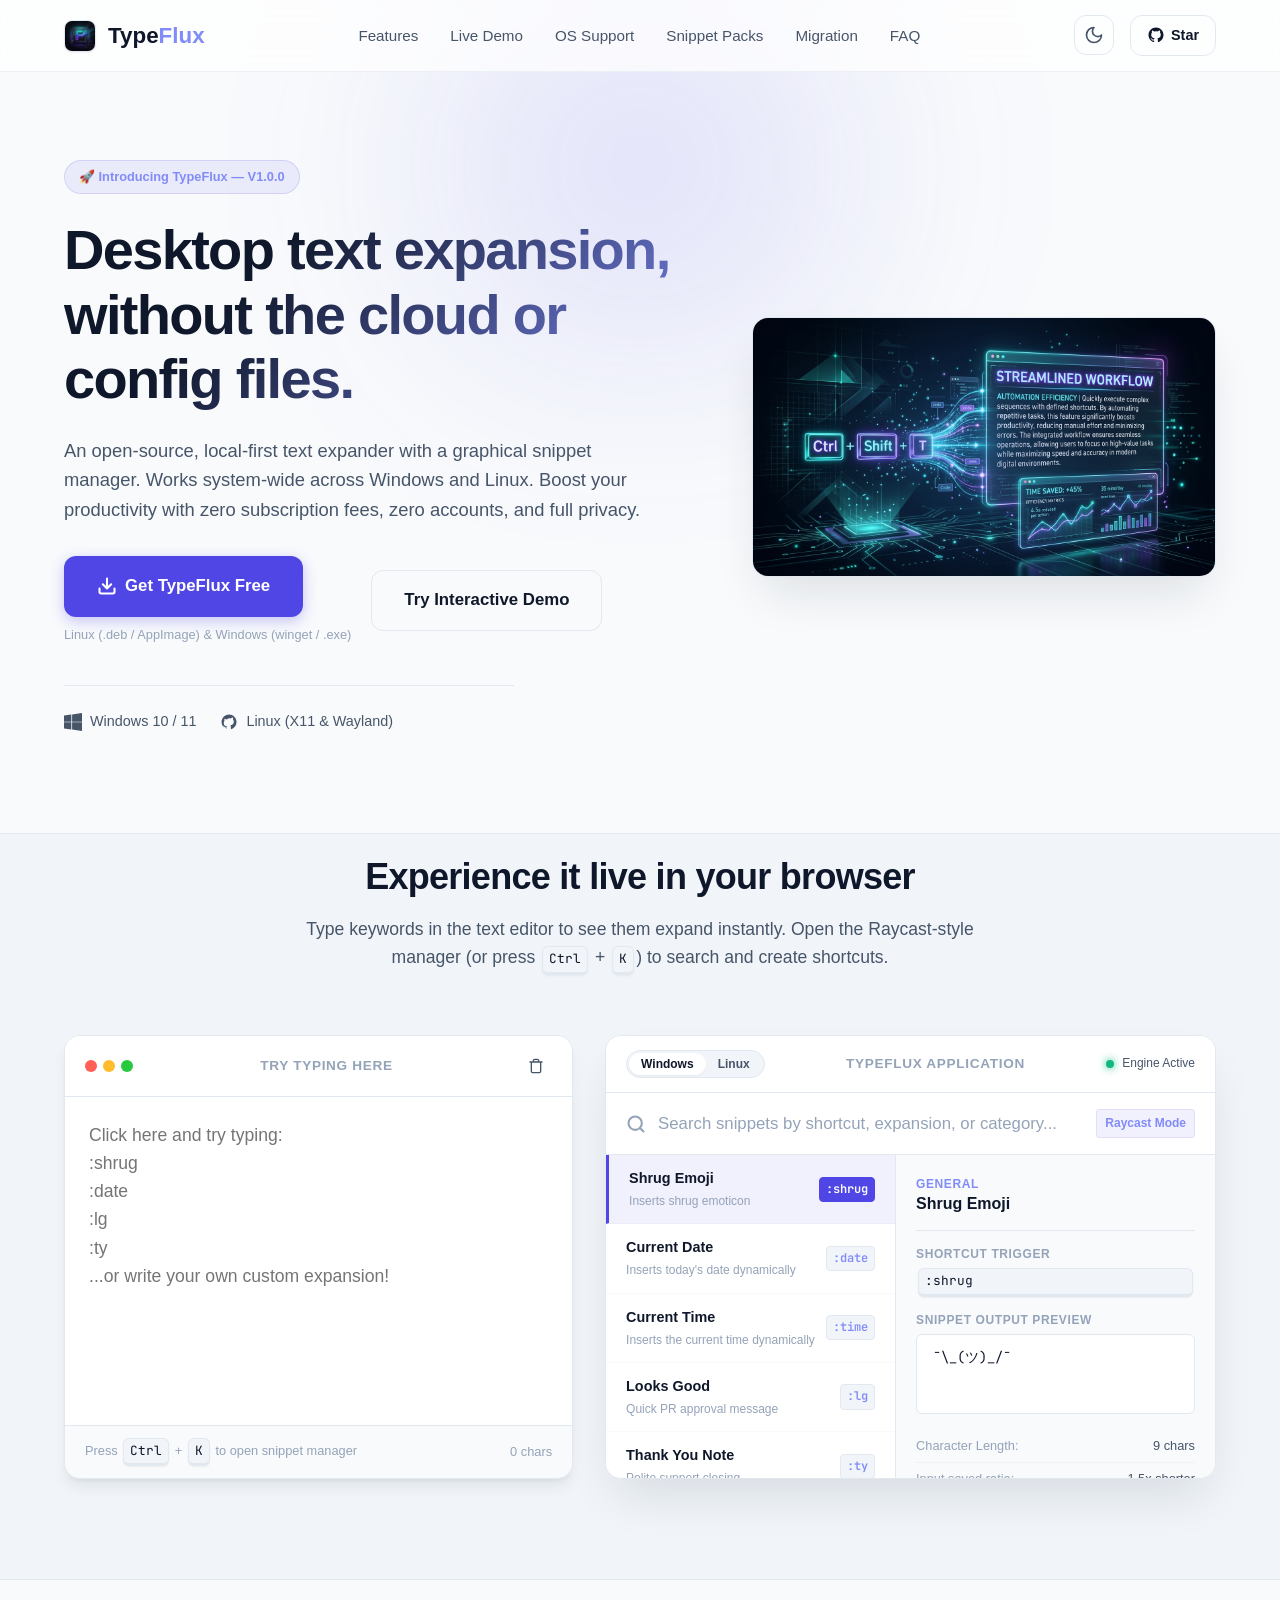
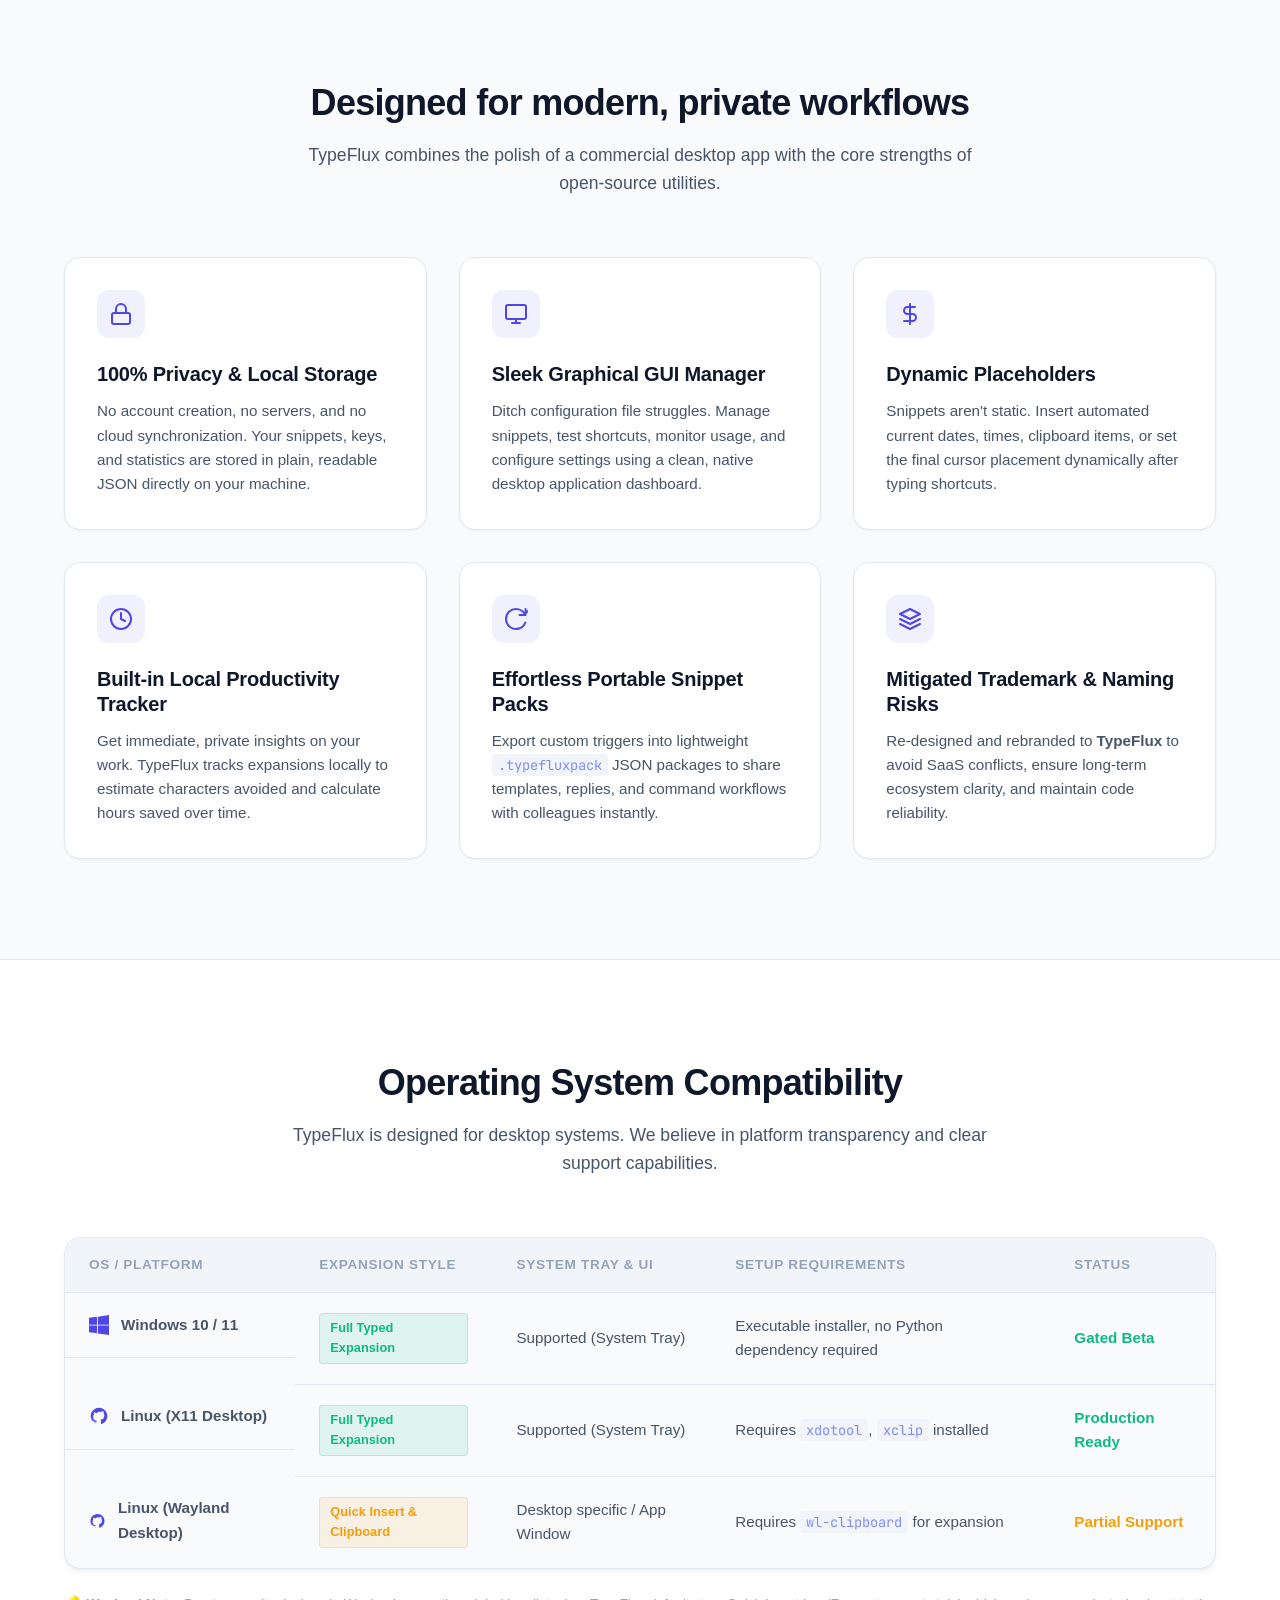
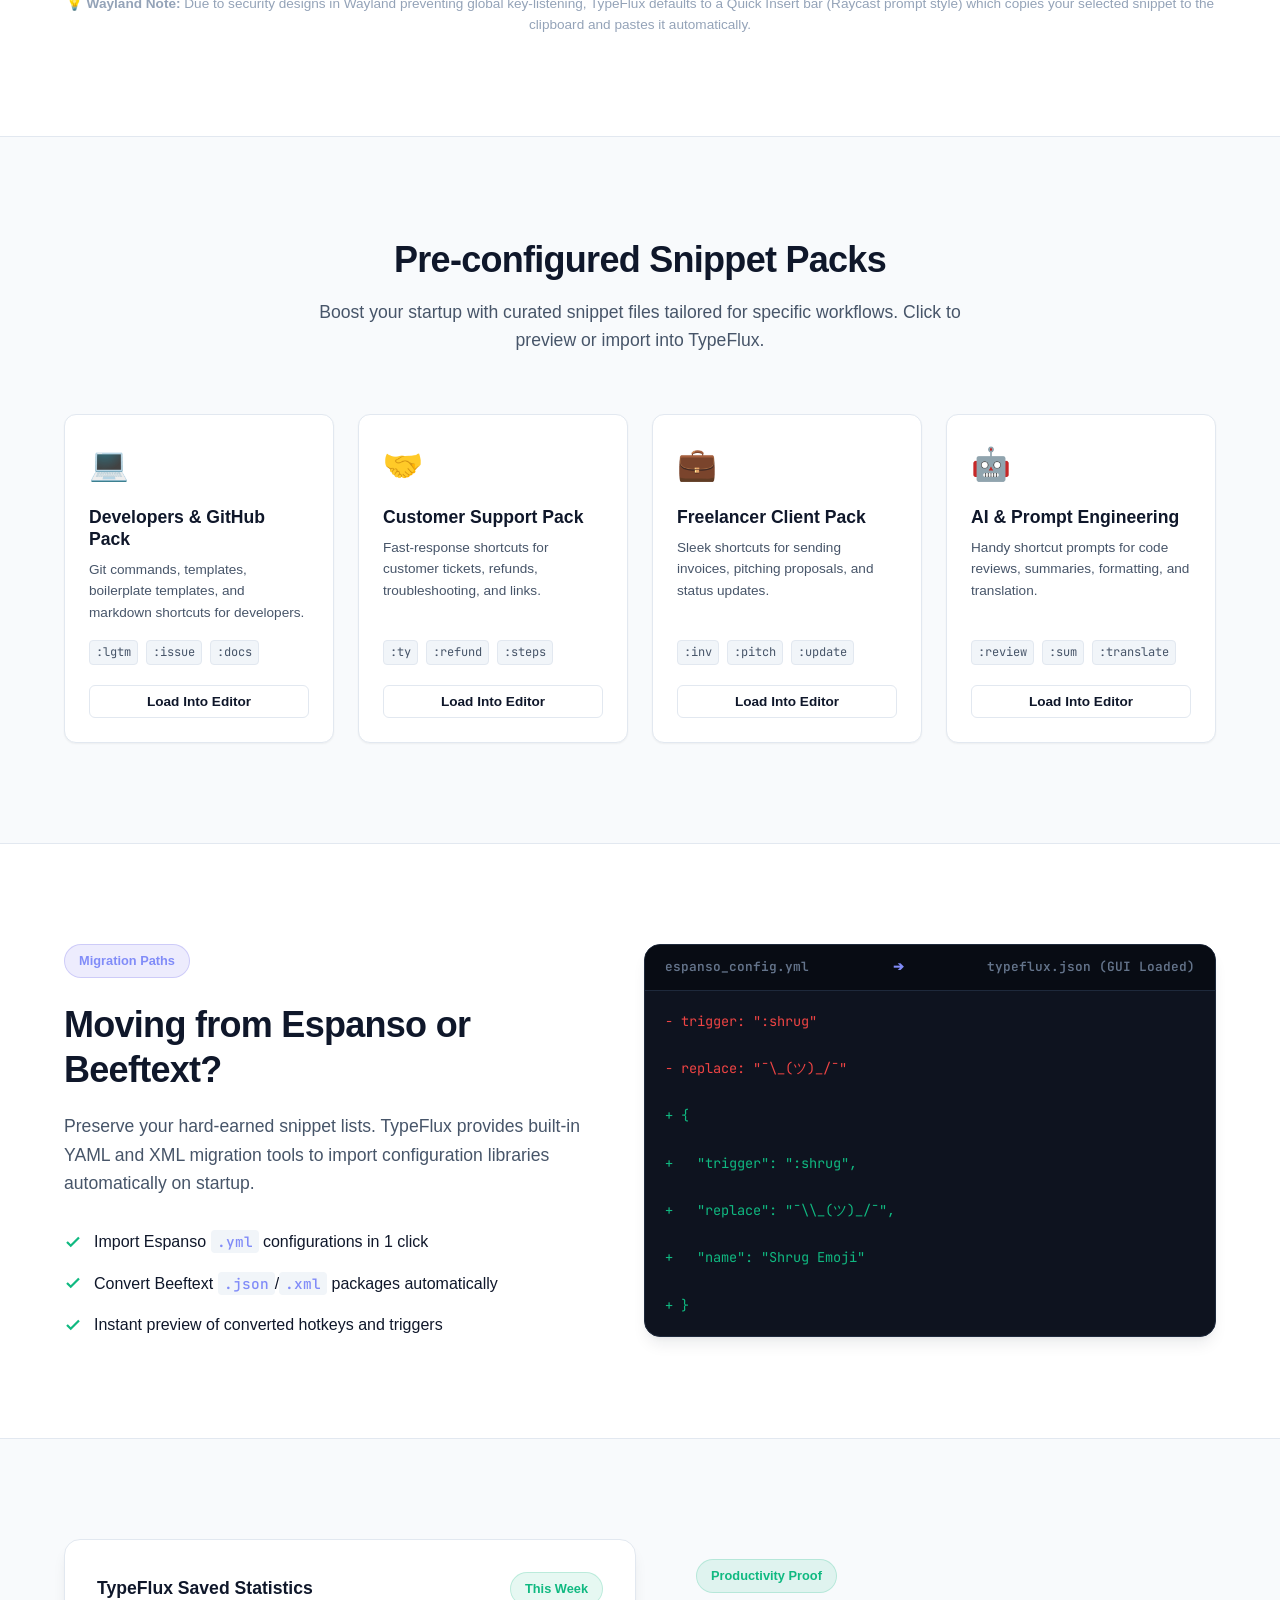
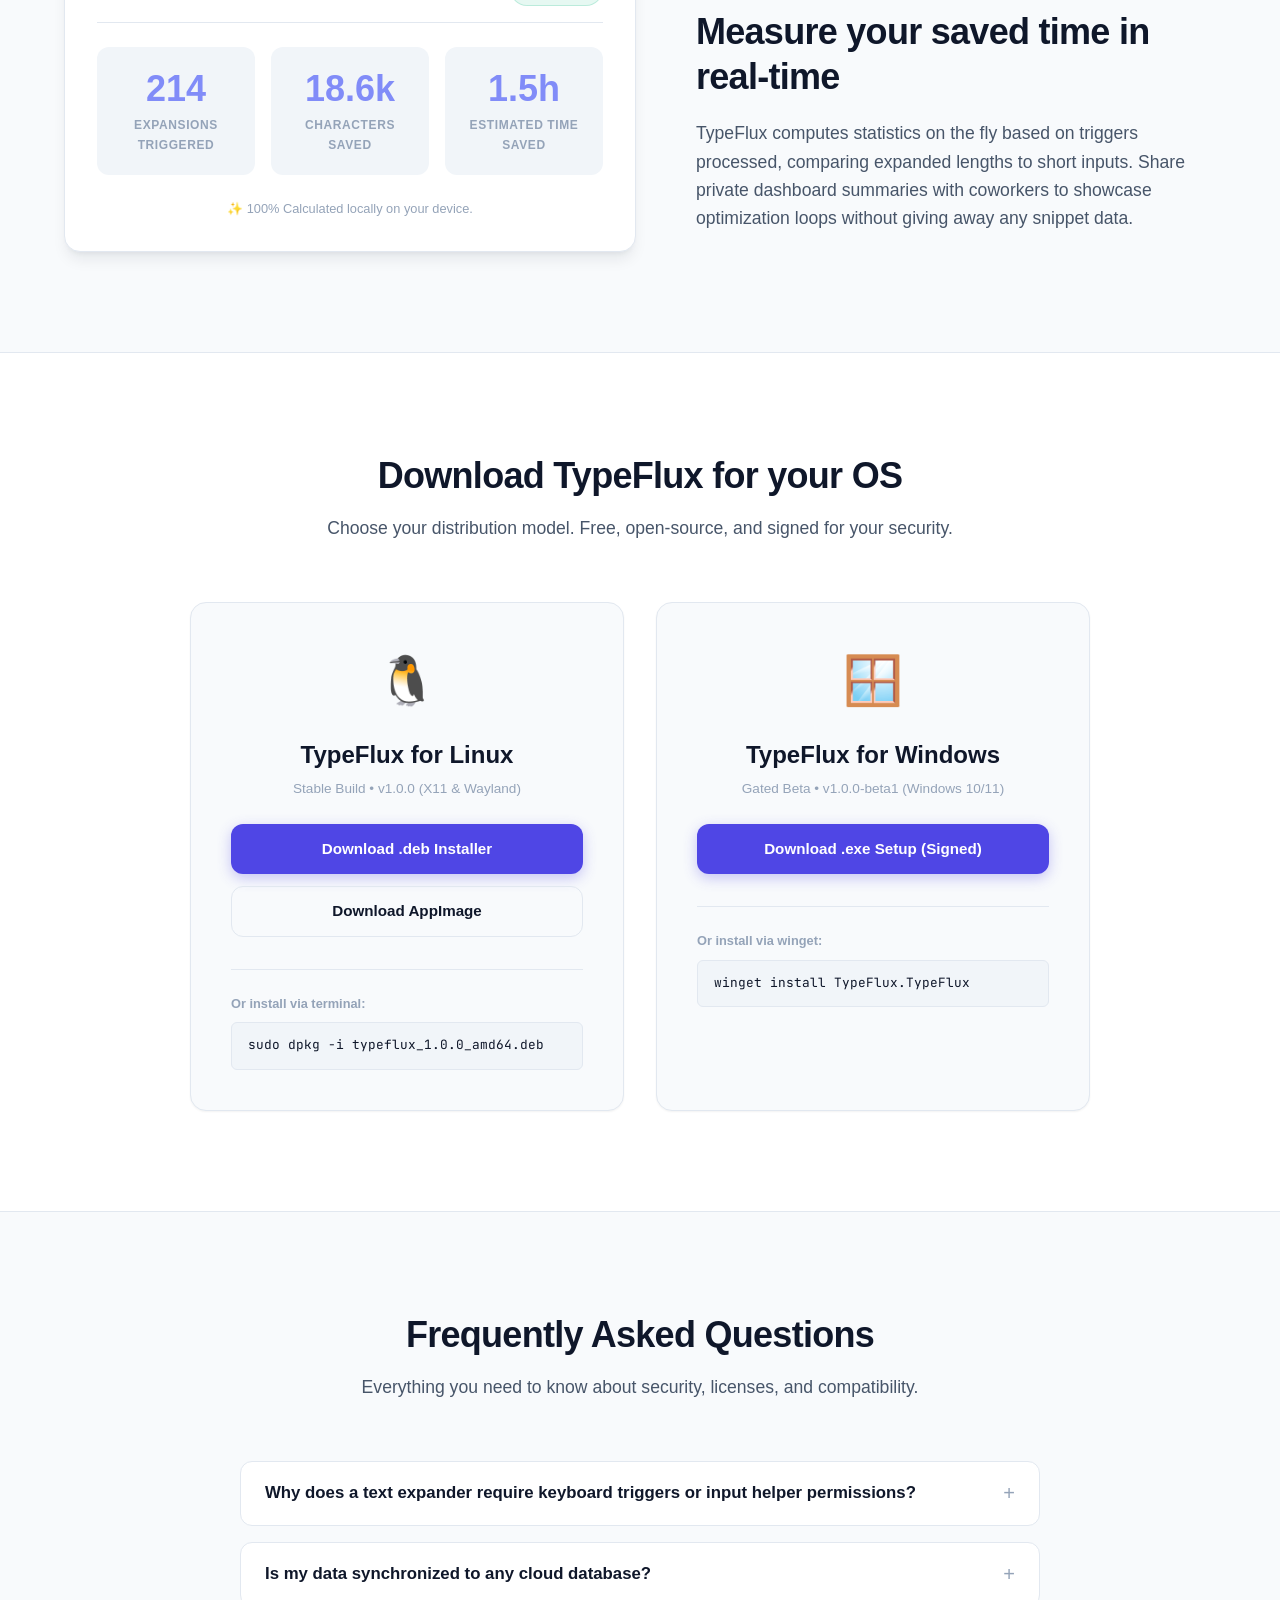
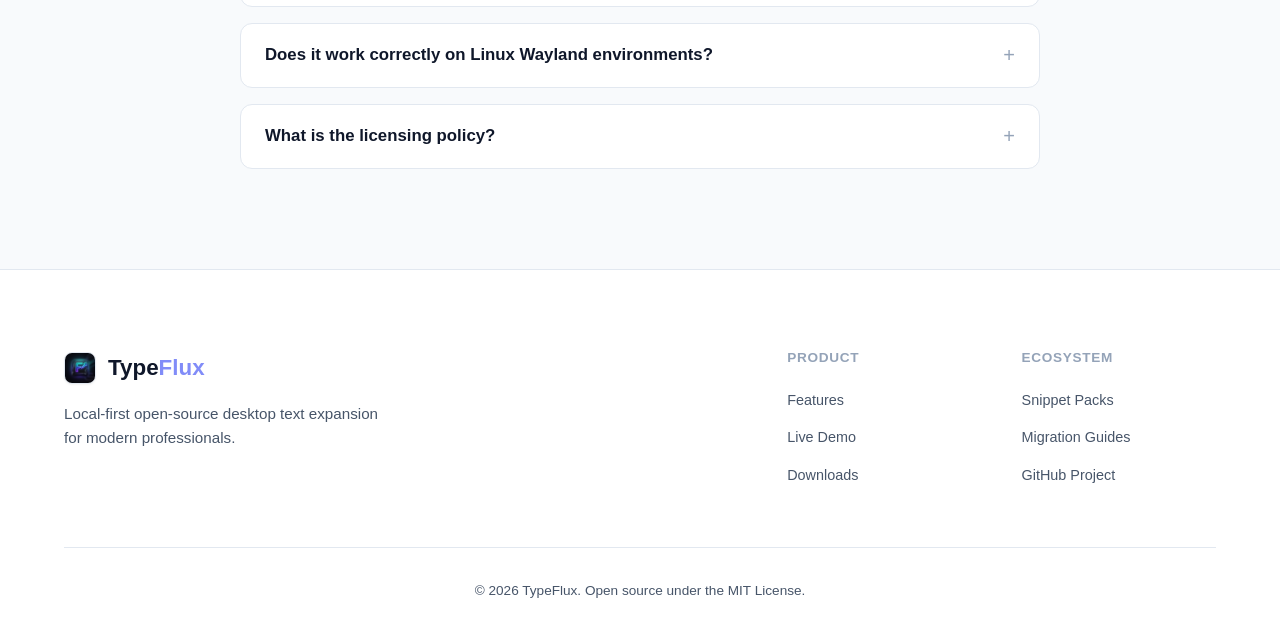
==== commit ef4e9649: "Update TypeFlux repository links" ====
--- a/typeflux-website/index.html
+++ b/typeflux-website/index.html
@@ -64,7 +64,7 @@
           </svg>
         </button>
         
-        <a href="https://github.com/swarajnandedkar/TypeFlow" class="btn btn-outline github-btn" target="_blank" rel="noopener">
+        <a href="https://github.com/swarajnandedkar/TypeFlux" class="btn btn-outline github-btn" target="_blank" rel="noopener">
           <svg class="github-icon" viewBox="0 0 24 24" fill="currentColor">
             <path d="M12 2C6.477 2 2 6.477 2 12c0 4.42 2.865 8.166 6.839 9.489.5.092.682-.217.682-.482 0-.237-.008-.866-.013-1.7-2.782.603-3.369-1.34-3.369-1.34-.454-1.156-1.11-1.462-1.11-1.462-.908-.62.069-.608.069-.608 1.003.07 1.531 1.03 1.531 1.03.892 1.529 2.341 1.087 2.91.832.092-.647.35-1.088.636-1.338-2.22-.253-4.555-1.11-4.555-4.943 0-1.091.39-1.984 1.029-2.683-.103-.253-.446-1.27.098-2.647 0 0 .84-.269 2.75 1.025A9.564 9.564 0 0112 6.844c.85.004 1.705.115 2.504.337 1.909-1.294 2.747-1.025 2.747-1.025.546 1.377.203 2.394.1 2.647.64.699 1.028 1.592 1.028 2.683 0 3.842-2.339 4.687-4.566 4.935.359.309.678.919.678 1.852 0 1.336-.012 2.415-.012 2.743 0 .267.18.579.688.481C19.137 20.162 22 16.418 22 12c0-5.523-4.477-10-10-10z"/>
           </svg>
@@ -513,10 +513,10 @@
           <h3>TypeFlux for Linux</h3>
           <p class="version-meta">Stable Build • v1.0.0 (X11 & Wayland)</p>
           <div class="package-links">
-            <a href="https://github.com/swarajnandedkar/TypeFlow/releases/download/v1.0.0/typeflux_1.0.0_amd64.deb" class="btn btn-primary">
+            <a href="https://github.com/swarajnandedkar/TypeFlux/releases/download/v1.0.0/typeflux_1.0.0_amd64.deb" class="btn btn-primary">
               Download .deb Installer
             </a>
-            <a href="https://github.com/swarajnandedkar/TypeFlow/releases/download/v1.0.0/typeflux-1.0.0.AppImage" class="btn btn-outline">
+            <a href="https://github.com/swarajnandedkar/TypeFlux/releases/download/v1.0.0/typeflux-1.0.0.AppImage" class="btn btn-outline">
               Download AppImage
             </a>
           </div>
@@ -532,7 +532,7 @@
           <h3>TypeFlux for Windows</h3>
           <p class="version-meta">Gated Beta • v1.0.0-beta1 (Windows 10/11)</p>
           <div class="package-links">
-            <a href="https://github.com/swarajnandedkar/TypeFlow/releases/download/v1.0.0-beta1/TypeFlux-Setup-1.0.0.exe" class="btn btn-primary">
+            <a href="https://github.com/swarajnandedkar/TypeFlux/releases/download/v1.0.0-beta1/TypeFlux-Setup-1.0.0.exe" class="btn btn-primary">
               Download .exe Setup (Signed)
             </a>
           </div>
@@ -622,7 +622,7 @@
             <ul>
               <li><a href="#packs">Snippet Packs</a></li>
               <li><a href="#migration">Migration Guides</a></li>
-              <li><a href="https://github.com/swarajnandedkar/TypeFlow" target="_blank" rel="noopener">GitHub Project</a></li>
+              <li><a href="https://github.com/swarajnandedkar/TypeFlux" target="_blank" rel="noopener">GitHub Project</a></li>
             </ul>
           </div>
         </div>
--- a/typeflux-website/style.css
+++ b/typeflux-website/style.css
@@ -1,6 +1,7 @@
 /* Custom variables and theme colors */
 :root {
-  --font-sans: 'Outfit', -apple-system, BlinkMacSystemFont, 'Segoe UI', Roboto, Helvetica, Arial, sans-serif;
+  --font-sans: 'Plus Jakarta Sans', -apple-system, BlinkMacSystemFont, 'Segoe UI', Roboto, Helvetica, Arial, sans-serif;
+  --font-display: 'Space Grotesk', var(--font-sans);
   --font-mono: 'JetBrains Mono', 'Fira Code', 'Courier New', Courier, monospace;
 
   /* Color system - Default Light Theme */
@@ -133,6 +134,7 @@
 
 /* Typography elements */
 h1, h2, h3, h4, h5 {
+  font-family: var(--font-display);
   font-weight: 700;
   line-height: 1.25;
   color: var(--text-primary);
@@ -310,18 +312,22 @@
 .logo {
   display: flex;
   align-items: center;
-  gap: 10px;
+  gap: 12px;
+  font-family: var(--font-display);
   font-size: 1.4rem;
-  font-weight: 800;
+  font-weight: 700;
   color: var(--text-primary);
   text-decoration: none;
 }
 
-.logo-icon {
-  width: 28px;
-  height: 28px;
-  color: var(--accent);
-  filter: drop-shadow(0 2px 8px rgba(var(--accent-rgb), 0.3));
+.logo-img {
+  width: 32px;
+  height: 32px;
+  border-radius: 8px;
+  object-fit: cover;
+  border: 1px solid var(--border-color);
+  box-shadow: var(--shadow-sm);
+  background-color: #0b0f19;
 }
 
 .logo-text span {
@@ -425,9 +431,9 @@
 /* Hero Section */
 .hero-section {
   padding-top: 160px;
-  padding-bottom: 80px;
-  text-align: center;
+  padding-bottom: 100px;
   overflow: hidden;
+  position: relative;
 }
 
 .glow-bg {
@@ -435,50 +441,59 @@
   top: -10%;
   left: 50%;
   transform: translateX(-50%);
-  width: 600px;
-  height: 400px;
-  background: radial-gradient(circle, rgba(var(--accent-rgb), 0.12) 0%, rgba(var(--accent-rgb), 0) 70%);
+  width: 800px;
+  height: 500px;
+  background: radial-gradient(circle, rgba(var(--accent-rgb), 0.15) 0%, rgba(var(--accent-rgb), 0) 70%);
   z-index: -1;
   pointer-events: none;
-  filter: blur(50px);
-}
-
-.hero-content {
-  max-width: 800px;
-  margin: 0 auto;
+  filter: blur(80px);
+}
+
+.hero-grid-container {
+  display: grid;
+  grid-template-columns: 1.15fr 0.85fr;
+  gap: 60px;
+  align-items: center;
+  text-align: left;
+}
+
+.hero-text-side {
+  display: flex;
+  flex-direction: column;
+  align-items: flex-start;
 }
 
 .hero-title {
+  font-family: var(--font-display);
   font-size: 3.5rem;
   font-weight: 800;
   letter-spacing: -0.03em;
   margin-bottom: 24px;
+  line-height: 1.15;
   background: linear-gradient(135deg, var(--text-primary) 30%, var(--accent-light));
   -webkit-background-clip: text;
   -webkit-text-fill-color: transparent;
 }
 
 .hero-lead {
-  font-size: 1.25rem;
+  font-size: 1.15rem;
   color: var(--text-secondary);
+  margin-bottom: 32px;
+  max-width: 600px;
+}
+
+.hero-ctas {
+  display: flex;
+  align-items: center;
+  gap: 20px;
   margin-bottom: 40px;
-  max-width: 680px;
-  margin-left: auto;
-  margin-right: auto;
-}
-
-.hero-ctas {
-  display: flex;
-  align-items: center;
-  justify-content: center;
-  gap: 20px;
-  margin-bottom: 48px;
+  width: 100%;
 }
 
 .download-group {
   display: flex;
   flex-direction: column;
-  align-items: center;
+  align-items: flex-start;
   gap: 8px;
 }
 
@@ -494,12 +509,49 @@
 
 .os-icons {
   display: flex;
-  justify-content: center;
   gap: 24px;
   border-top: 1px solid var(--border-color);
-  padding-top: 32px;
-  max-width: 500px;
-  margin: 0 auto;
+  padding-top: 24px;
+  width: 100%;
+  max-width: 450px;
+}
+
+/* Hero Visual Side Styles */
+.hero-visual-side {
+  display: flex;
+  justify-content: center;
+  align-items: center;
+  position: relative;
+}
+
+.hero-image-wrapper {
+  position: relative;
+  border-radius: var(--radius-lg);
+  overflow: hidden;
+  border: 1px solid var(--border-color);
+  box-shadow: var(--shadow-xl);
+  transition: transform 0.5s cubic-bezier(0.16, 1, 0.3, 1);
+  max-width: 100%;
+  background-color: var(--bg-secondary);
+}
+
+.hero-image-wrapper:hover {
+  transform: translateY(-8px) scale(1.02);
+  box-shadow: var(--shadow-xl), var(--shadow-glow);
+}
+
+.hero-image {
+  display: block;
+  width: 100%;
+  height: auto;
+  object-fit: cover;
+}
+
+.hero-image-glow {
+  position: absolute;
+  inset: 0;
+  background: radial-gradient(circle at 50% 50%, rgba(var(--accent-rgb), 0.15) 0%, rgba(var(--accent-rgb), 0) 70%);
+  pointer-events: none;
 }
 
 .os-item {
@@ -1574,6 +1626,16 @@
     padding: 60px 0;
   }
 
+  .hero-grid-container {
+    grid-template-columns: 1fr;
+    text-align: center;
+    gap: 40px;
+  }
+
+  .hero-text-side {
+    align-items: center;
+  }
+
   .hero-title {
     font-size: 2.5rem;
   }
@@ -1585,6 +1647,15 @@
   .hero-ctas {
     flex-direction: column;
     gap: 16px;
+    align-items: center;
+  }
+
+  .download-group {
+    align-items: center;
+  }
+
+  .os-icons {
+    justify-content: center;
   }
 
   .features-grid, .packs-grid, .download-cards, .migration-layout, .stats-layout, .footer-layout {
